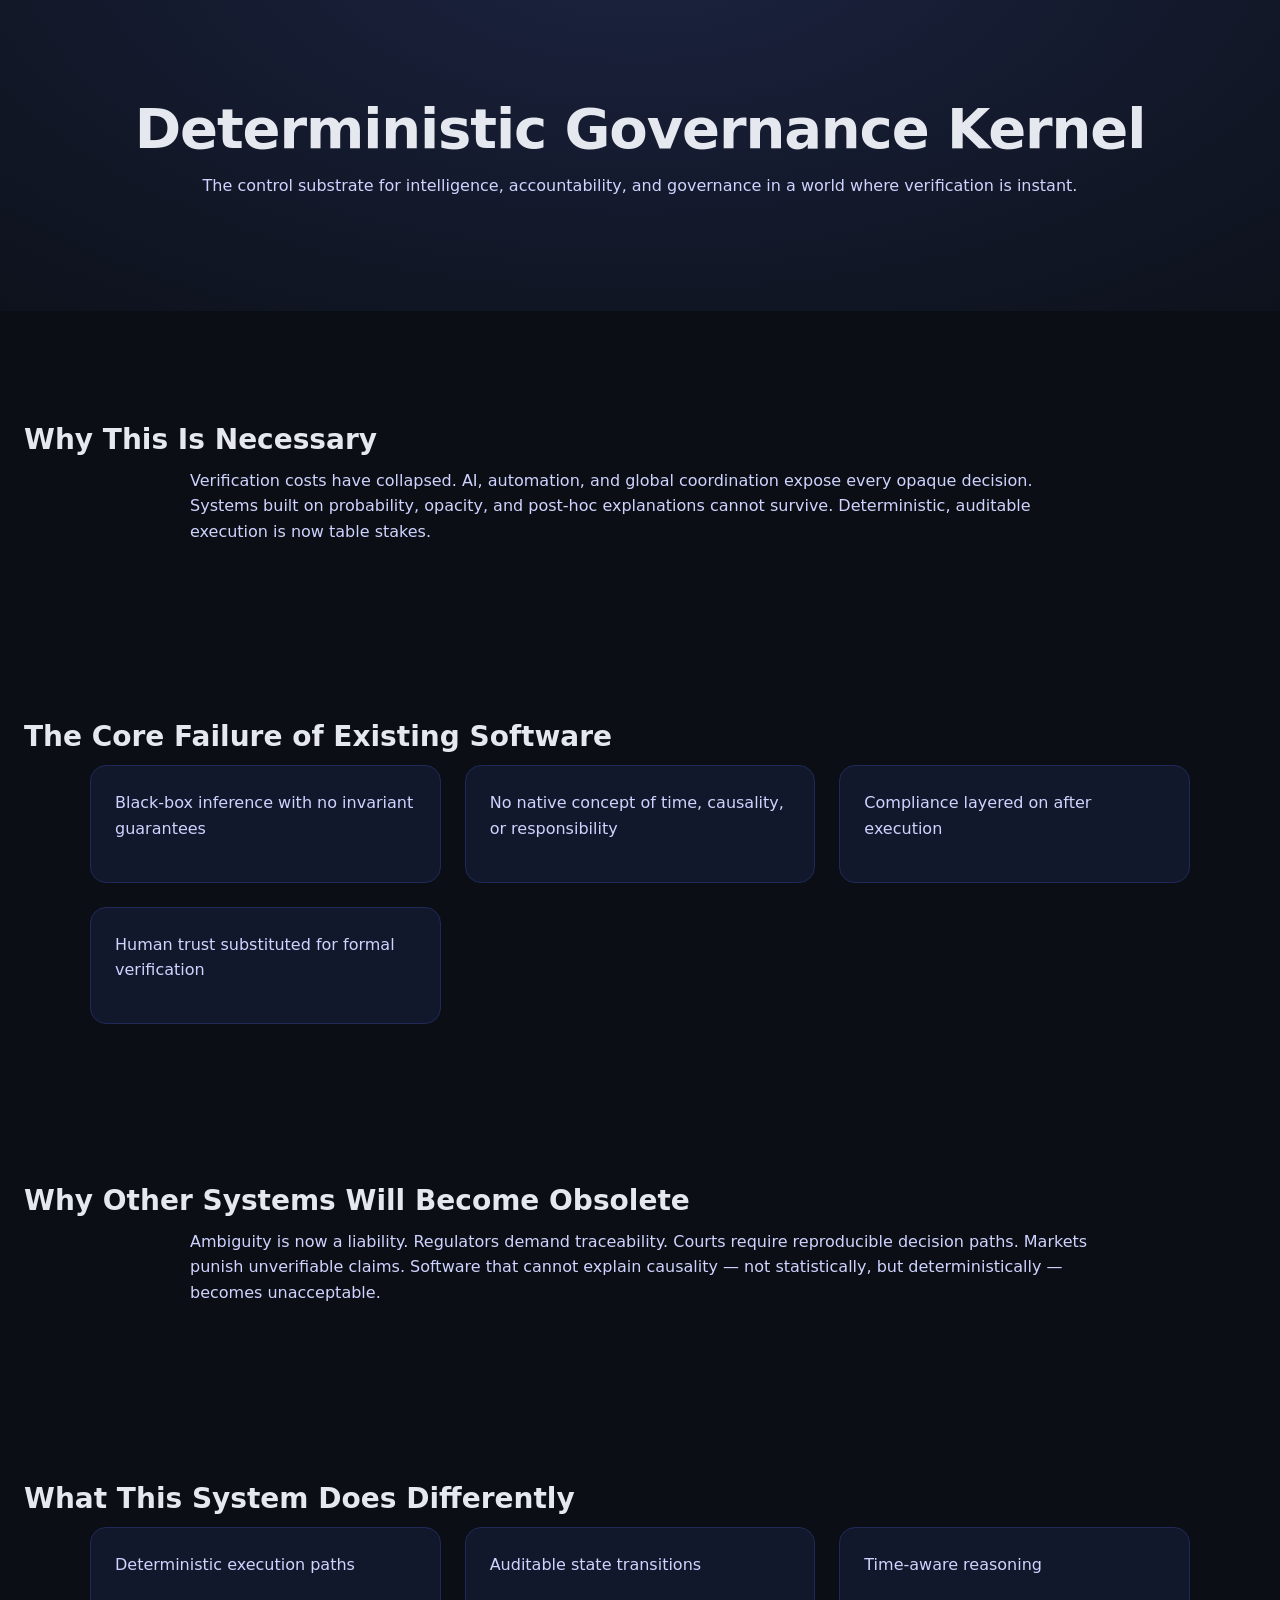
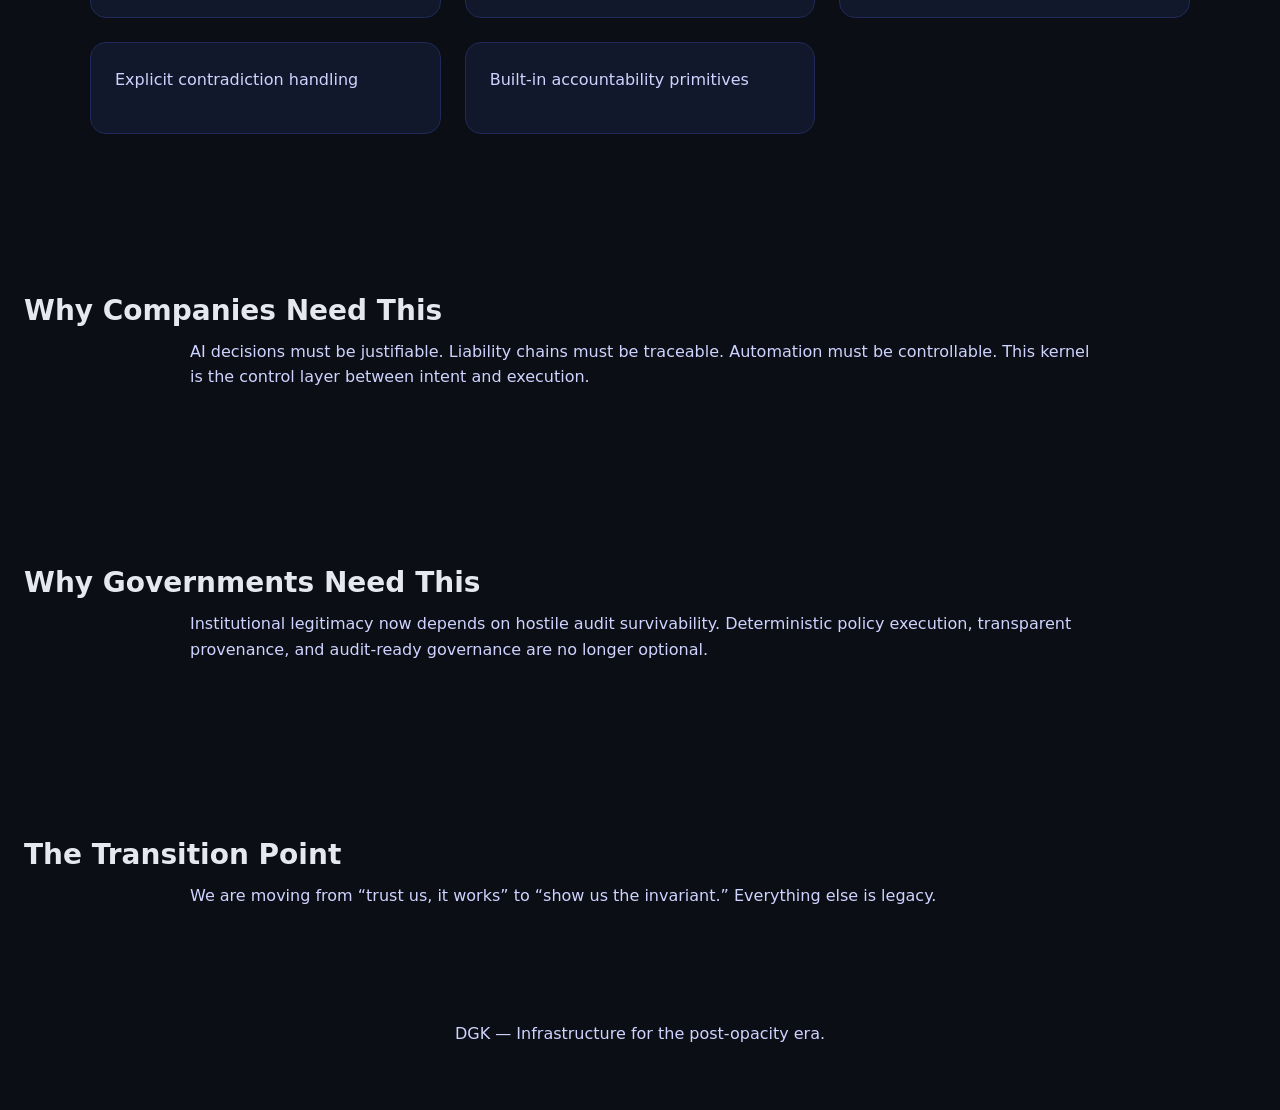
==== index.html @ 7d0625fd "Add full DGK marketing and necessity narrative" ====
﻿<!doctype html>
<html lang="en">
<head>
  <meta charset="utf-8">
  <title>DGK — Deterministic Governance Kernel</title>
  <meta name="viewport" content="width=device-width, initial-scale=1">
  <style>
    body{margin:0;font-family:Inter,system-ui,Segoe UI,Roboto,Helvetica,Arial,sans-serif;background:#0b0e14;color:#e6e8ef}
    header{padding:96px 24px;text-align:center;background:radial-gradient(1200px 600px at 50% -20%,#1b2340,#0b0e14)}
    h1{font-size:56px;letter-spacing:-.02em;margin:0 0 12px}
    h2{font-size:28px;margin:64px 0 12px}
    p{max-width:900px;margin:0 auto 16px;line-height:1.6;color:#cfd3ff}
    section{padding:48px 24px}
    .grid{display:grid;grid-template-columns:repeat(auto-fit,minmax(260px,1fr));gap:24px;max-width:1100px;margin:0 auto}
    .card{background:#12182b;border:1px solid #20295a;border-radius:16px;padding:24px}
    footer{padding:48px 24px;text-align:center;color:#9aa2ff}
  </style>
</head>
<body>
<header>
  <h1>Deterministic Governance Kernel</h1>
  <p>The control substrate for intelligence, accountability, and governance in a world where verification is instant.</p>
</header>

<section>
  <h2>Why This Is Necessary</h2>
  <p>Verification costs have collapsed. AI, automation, and global coordination expose every opaque decision. Systems built on probability, opacity, and post-hoc explanations cannot survive. Deterministic, auditable execution is now table stakes.</p>
</section>

<section>
  <h2>The Core Failure of Existing Software</h2>
  <div class="grid">
    <div class="card"><p>Black-box inference with no invariant guarantees</p></div>
    <div class="card"><p>No native concept of time, causality, or responsibility</p></div>
    <div class="card"><p>Compliance layered on after execution</p></div>
    <div class="card"><p>Human trust substituted for formal verification</p></div>
  </div>
</section>

<section>
  <h2>Why Other Systems Will Become Obsolete</h2>
  <p>Ambiguity is now a liability. Regulators demand traceability. Courts require reproducible decision paths. Markets punish unverifiable claims. Software that cannot explain causality — not statistically, but deterministically — becomes unacceptable.</p>
</section>

<section>
  <h2>What This System Does Differently</h2>
  <div class="grid">
    <div class="card"><p>Deterministic execution paths</p></div>
    <div class="card"><p>Auditable state transitions</p></div>
    <div class="card"><p>Time-aware reasoning</p></div>
    <div class="card"><p>Explicit contradiction handling</p></div>
    <div class="card"><p>Built-in accountability primitives</p></div>
  </div>
</section>

<section>
  <h2>Why Companies Need This</h2>
  <p>AI decisions must be justifiable. Liability chains must be traceable. Automation must be controllable. This kernel is the control layer between intent and execution.</p>
</section>

<section>
  <h2>Why Governments Need This</h2>
  <p>Institutional legitimacy now depends on hostile audit survivability. Deterministic policy execution, transparent provenance, and audit-ready governance are no longer optional.</p>
</section>

<section>
  <h2>The Transition Point</h2>
  <p>We are moving from “trust us, it works” to “show us the invariant.” Everything else is legacy.</p>
</section>

<footer>
  <p>DGK — Infrastructure for the post-opacity era.</p>
</footer>
</body>
</html>
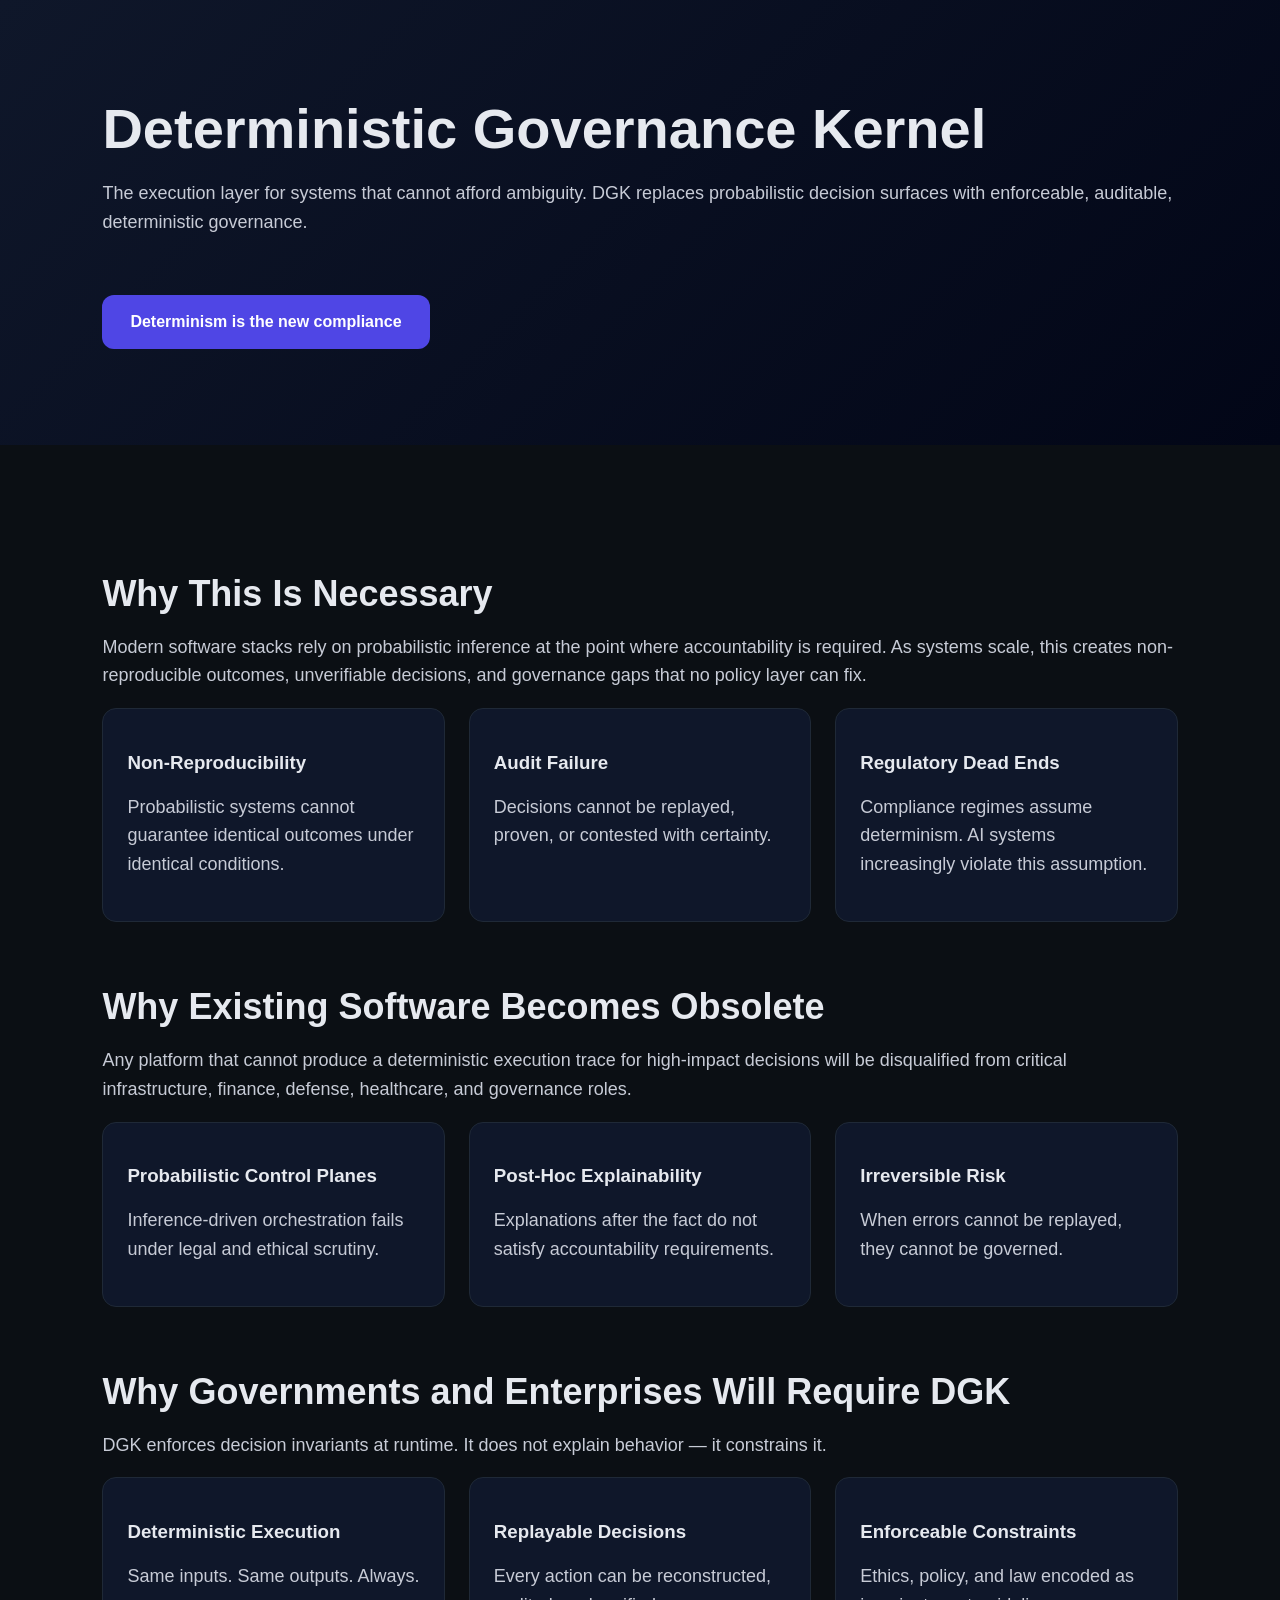
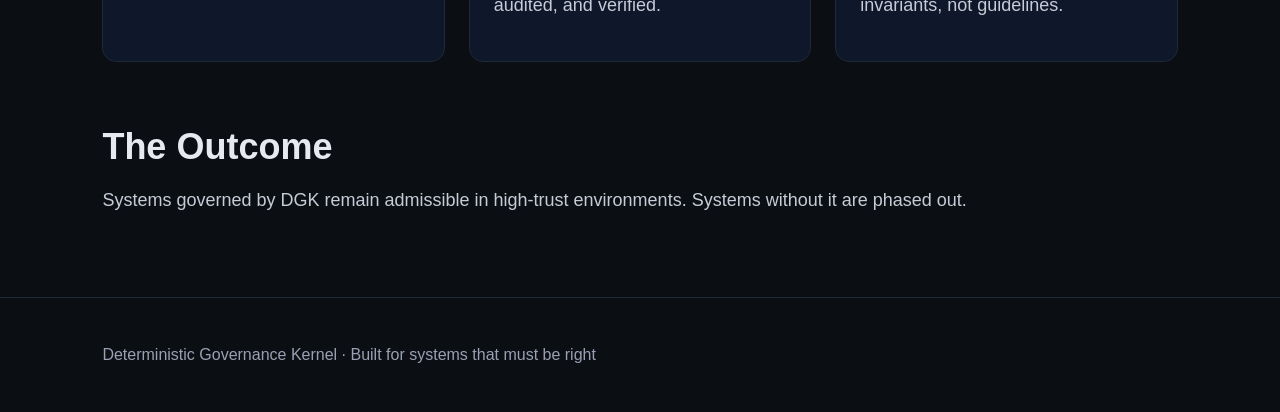
==== commit 123aa66b: "Add full DGK necessity and obsolescence narrative" ====
--- a/index.html
+++ b/index.html
@@ -1,75 +1,108 @@
 ﻿<!doctype html>
 <html lang="en">
 <head>
-  <meta charset="utf-8">
-  <title>DGK — Deterministic Governance Kernel</title>
-  <meta name="viewport" content="width=device-width, initial-scale=1">
+  <meta charset="utf-8"/>
+  <meta name="viewport" content="width=device-width, initial-scale=1"/>
+  <title>Deterministic Governance Kernel (DGK)</title>
   <style>
-    body{margin:0;font-family:Inter,system-ui,Segoe UI,Roboto,Helvetica,Arial,sans-serif;background:#0b0e14;color:#e6e8ef}
-    header{padding:96px 24px;text-align:center;background:radial-gradient(1200px 600px at 50% -20%,#1b2340,#0b0e14)}
-    h1{font-size:56px;letter-spacing:-.02em;margin:0 0 12px}
-    h2{font-size:28px;margin:64px 0 12px}
-    p{max-width:900px;margin:0 auto 16px;line-height:1.6;color:#cfd3ff}
-    section{padding:48px 24px}
-    .grid{display:grid;grid-template-columns:repeat(auto-fit,minmax(260px,1fr));gap:24px;max-width:1100px;margin:0 auto}
-    .card{background:#12182b;border:1px solid #20295a;border-radius:16px;padding:24px}
-    footer{padding:48px 24px;text-align:center;color:#9aa2ff}
+    body{margin:0;font-family:Inter,Segoe UI,Arial,sans-serif;background:#0b0f14;color:#e6e9ef}
+    header{padding:96px 8vw;background:linear-gradient(135deg,#0f172a,#020617)}
+    h1{font-size:56px;margin:0 0 16px}
+    h2{font-size:36px;margin:64px 0 16px}
+    p{font-size:18px;line-height:1.6;color:#c7cbd6}
+    .grid{display:grid;grid-template-columns:repeat(auto-fit,minmax(260px,1fr));gap:24px}
+    .card{background:#0f172a;border:1px solid #1f2937;border-radius:14px;padding:24px}
+    .cta{margin-top:40px;padding:18px 28px;border-radius:12px;background:#4f46e5;color:white;font-weight:700;display:inline-block}
+    footer{padding:48px 8vw;border-top:1px solid #1f2937;color:#9aa0b4}
   </style>
 </head>
 <body>
 <header>
   <h1>Deterministic Governance Kernel</h1>
-  <p>The control substrate for intelligence, accountability, and governance in a world where verification is instant.</p>
+  <p>
+    The execution layer for systems that cannot afford ambiguity.
+    DGK replaces probabilistic decision surfaces with enforceable, auditable,
+    deterministic governance.
+  </p>
+  <span class="cta">Determinism is the new compliance</span>
 </header>
 
-<section>
+<main style="padding:64px 8vw">
   <h2>Why This Is Necessary</h2>
-  <p>Verification costs have collapsed. AI, automation, and global coordination expose every opaque decision. Systems built on probability, opacity, and post-hoc explanations cannot survive. Deterministic, auditable execution is now table stakes.</p>
-</section>
+  <p>
+    Modern software stacks rely on probabilistic inference at the point where
+    accountability is required. As systems scale, this creates non-reproducible
+    outcomes, unverifiable decisions, and governance gaps that no policy layer
+    can fix.
+  </p>
 
-<section>
-  <h2>The Core Failure of Existing Software</h2>
   <div class="grid">
-    <div class="card"><p>Black-box inference with no invariant guarantees</p></div>
-    <div class="card"><p>No native concept of time, causality, or responsibility</p></div>
-    <div class="card"><p>Compliance layered on after execution</p></div>
-    <div class="card"><p>Human trust substituted for formal verification</p></div>
+    <div class="card">
+      <h3>Non-Reproducibility</h3>
+      <p>Probabilistic systems cannot guarantee identical outcomes under identical conditions.</p>
+    </div>
+    <div class="card">
+      <h3>Audit Failure</h3>
+      <p>Decisions cannot be replayed, proven, or contested with certainty.</p>
+    </div>
+    <div class="card">
+      <h3>Regulatory Dead Ends</h3>
+      <p>Compliance regimes assume determinism. AI systems increasingly violate this assumption.</p>
+    </div>
   </div>
-</section>
 
-<section>
-  <h2>Why Other Systems Will Become Obsolete</h2>
-  <p>Ambiguity is now a liability. Regulators demand traceability. Courts require reproducible decision paths. Markets punish unverifiable claims. Software that cannot explain causality — not statistically, but deterministically — becomes unacceptable.</p>
-</section>
+  <h2>Why Existing Software Becomes Obsolete</h2>
+  <p>
+    Any platform that cannot produce a deterministic execution trace for
+    high-impact decisions will be disqualified from critical infrastructure,
+    finance, defense, healthcare, and governance roles.
+  </p>
 
-<section>
-  <h2>What This System Does Differently</h2>
   <div class="grid">
-    <div class="card"><p>Deterministic execution paths</p></div>
-    <div class="card"><p>Auditable state transitions</p></div>
-    <div class="card"><p>Time-aware reasoning</p></div>
-    <div class="card"><p>Explicit contradiction handling</p></div>
-    <div class="card"><p>Built-in accountability primitives</p></div>
+    <div class="card">
+      <h3>Probabilistic Control Planes</h3>
+      <p>Inference-driven orchestration fails under legal and ethical scrutiny.</p>
+    </div>
+    <div class="card">
+      <h3>Post-Hoc Explainability</h3>
+      <p>Explanations after the fact do not satisfy accountability requirements.</p>
+    </div>
+    <div class="card">
+      <h3>Irreversible Risk</h3>
+      <p>When errors cannot be replayed, they cannot be governed.</p>
+    </div>
   </div>
-</section>
 
-<section>
-  <h2>Why Companies Need This</h2>
-  <p>AI decisions must be justifiable. Liability chains must be traceable. Automation must be controllable. This kernel is the control layer between intent and execution.</p>
-</section>
+  <h2>Why Governments and Enterprises Will Require DGK</h2>
+  <p>
+    DGK enforces decision invariants at runtime. It does not explain behavior —
+    it constrains it.
+  </p>
 
-<section>
-  <h2>Why Governments Need This</h2>
-  <p>Institutional legitimacy now depends on hostile audit survivability. Deterministic policy execution, transparent provenance, and audit-ready governance are no longer optional.</p>
-</section>
+  <div class="grid">
+    <div class="card">
+      <h3>Deterministic Execution</h3>
+      <p>Same inputs. Same outputs. Always.</p>
+    </div>
+    <div class="card">
+      <h3>Replayable Decisions</h3>
+      <p>Every action can be reconstructed, audited, and verified.</p>
+    </div>
+    <div class="card">
+      <h3>Enforceable Constraints</h3>
+      <p>Ethics, policy, and law encoded as invariants, not guidelines.</p>
+    </div>
+  </div>
 
-<section>
-  <h2>The Transition Point</h2>
-  <p>We are moving from “trust us, it works” to “show us the invariant.” Everything else is legacy.</p>
-</section>
+  <h2>The Outcome</h2>
+  <p>
+    Systems governed by DGK remain admissible in high-trust environments.
+    Systems without it are phased out.
+  </p>
+</main>
 
 <footer>
-  <p>DGK — Infrastructure for the post-opacity era.</p>
+  Deterministic Governance Kernel · Built for systems that must be right
 </footer>
 </body>
 </html>
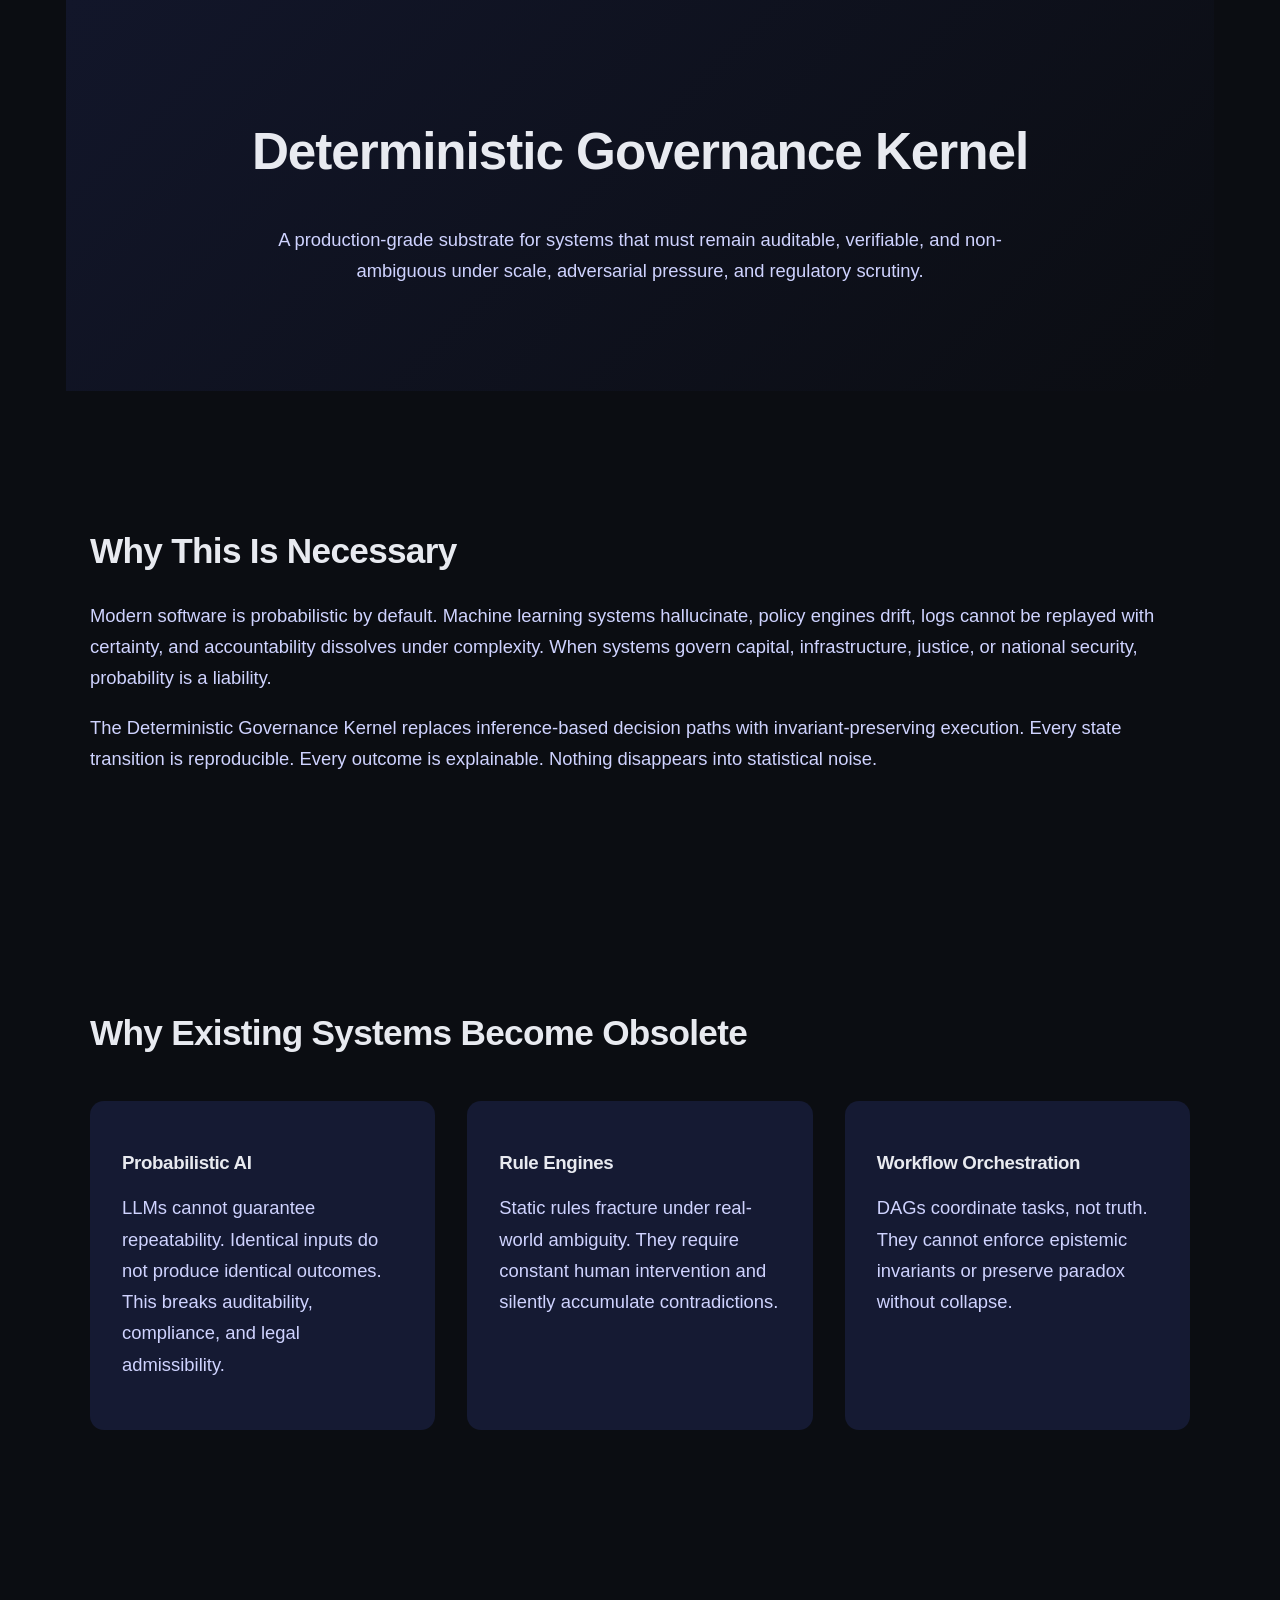
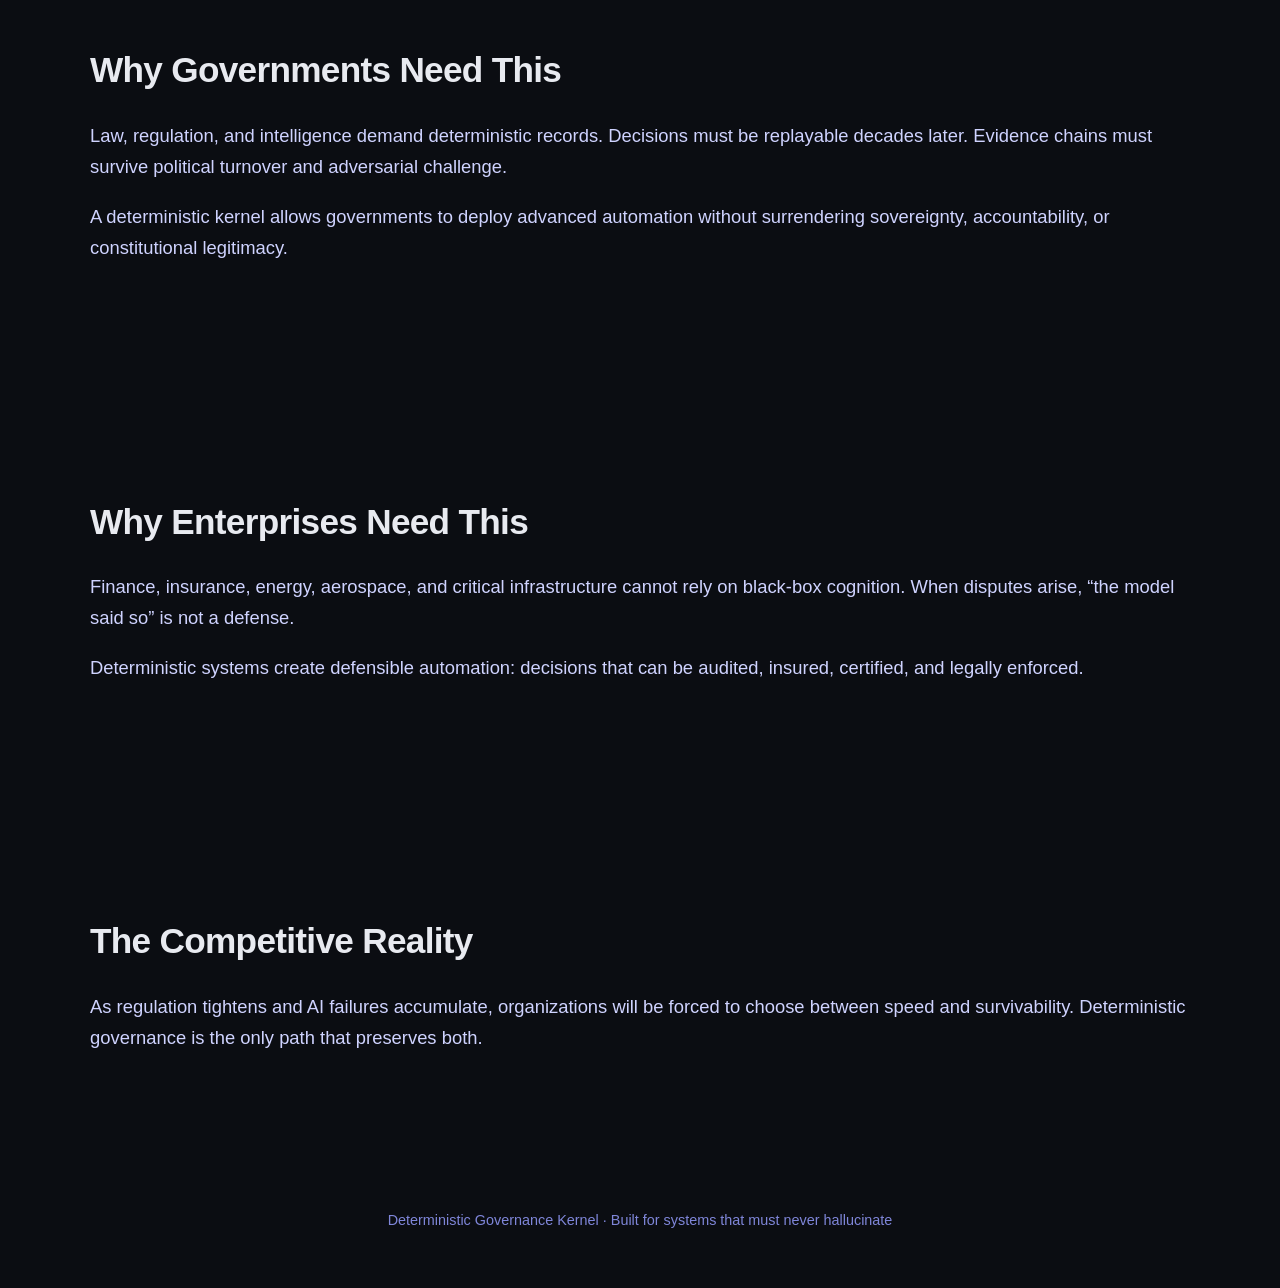
==== commit f2ed659c: "Add full marketing and necessity narrative" ====
--- a/index.html
+++ b/index.html
@@ -1,108 +1,112 @@
-﻿<!doctype html>
+﻿<!DOCTYPE html>
 <html lang="en">
 <head>
-  <meta charset="utf-8"/>
-  <meta name="viewport" content="width=device-width, initial-scale=1"/>
-  <title>Deterministic Governance Kernel (DGK)</title>
-  <style>
-    body{margin:0;font-family:Inter,Segoe UI,Arial,sans-serif;background:#0b0f14;color:#e6e9ef}
-    header{padding:96px 8vw;background:linear-gradient(135deg,#0f172a,#020617)}
-    h1{font-size:56px;margin:0 0 16px}
-    h2{font-size:36px;margin:64px 0 16px}
-    p{font-size:18px;line-height:1.6;color:#c7cbd6}
-    .grid{display:grid;grid-template-columns:repeat(auto-fit,minmax(260px,1fr));gap:24px}
-    .card{background:#0f172a;border:1px solid #1f2937;border-radius:14px;padding:24px}
-    .cta{margin-top:40px;padding:18px 28px;border-radius:12px;background:#4f46e5;color:white;font-weight:700;display:inline-block}
-    footer{padding:48px 8vw;border-top:1px solid #1f2937;color:#9aa0b4}
-  </style>
+<meta charset="utf-8">
+<title>Deterministic Governance Kernel</title>
+<meta name="viewport" content="width=device-width, initial-scale=1">
+<style>
+body { margin:0; font-family: -apple-system,BlinkMacSystemFont,Segoe UI,Roboto,Helvetica,Arial,sans-serif; background:#0b0d12; color:#e8eaf0; }
+section { max-width:1100px; margin:0 auto; padding:80px 24px; }
+h1,h2,h3 { font-weight:600; letter-spacing:-0.02em; }
+h1 { font-size:3.2rem; }
+h2 { font-size:2.2rem; margin-top:60px; }
+p { font-size:1.15rem; line-height:1.7; color:#cfd3ff; }
+.hero { background:linear-gradient(135deg,#12162a,#0b0d12); text-align:center; }
+.hero p { max-width:760px; margin:24px auto; }
+.grid { display:grid; grid-template-columns:repeat(auto-fit,minmax(260px,1fr)); gap:32px; margin-top:48px; }
+.card { background:#151a33; border-radius:14px; padding:32px; }
+footer { text-align:center; padding:60px 20px; color:#7f86d9; font-size:0.9rem; }
+</style>
 </head>
 <body>
-<header>
+
+<section class="hero">
   <h1>Deterministic Governance Kernel</h1>
   <p>
-    The execution layer for systems that cannot afford ambiguity.
-    DGK replaces probabilistic decision surfaces with enforceable, auditable,
-    deterministic governance.
+    A production-grade substrate for systems that must remain auditable, verifiable,
+    and non-ambiguous under scale, adversarial pressure, and regulatory scrutiny.
   </p>
-  <span class="cta">Determinism is the new compliance</span>
-</header>
+</section>
 
-<main style="padding:64px 8vw">
+<section>
   <h2>Why This Is Necessary</h2>
   <p>
-    Modern software stacks rely on probabilistic inference at the point where
-    accountability is required. As systems scale, this creates non-reproducible
-    outcomes, unverifiable decisions, and governance gaps that no policy layer
-    can fix.
+    Modern software is probabilistic by default. Machine learning systems hallucinate,
+    policy engines drift, logs cannot be replayed with certainty, and accountability
+    dissolves under complexity. When systems govern capital, infrastructure, justice,
+    or national security, probability is a liability.
   </p>
+  <p>
+    The Deterministic Governance Kernel replaces inference-based decision paths with
+    invariant-preserving execution. Every state transition is reproducible. Every outcome
+    is explainable. Nothing disappears into statistical noise.
+  </p>
+</section>
 
+<section>
+  <h2>Why Existing Systems Become Obsolete</h2>
   <div class="grid">
     <div class="card">
-      <h3>Non-Reproducibility</h3>
-      <p>Probabilistic systems cannot guarantee identical outcomes under identical conditions.</p>
+      <h3>Probabilistic AI</h3>
+      <p>
+        LLMs cannot guarantee repeatability. Identical inputs do not produce identical
+        outcomes. This breaks auditability, compliance, and legal admissibility.
+      </p>
     </div>
     <div class="card">
-      <h3>Audit Failure</h3>
-      <p>Decisions cannot be replayed, proven, or contested with certainty.</p>
+      <h3>Rule Engines</h3>
+      <p>
+        Static rules fracture under real-world ambiguity. They require constant human
+        intervention and silently accumulate contradictions.
+      </p>
     </div>
     <div class="card">
-      <h3>Regulatory Dead Ends</h3>
-      <p>Compliance regimes assume determinism. AI systems increasingly violate this assumption.</p>
+      <h3>Workflow Orchestration</h3>
+      <p>
+        DAGs coordinate tasks, not truth. They cannot enforce epistemic invariants or
+        preserve paradox without collapse.
+      </p>
     </div>
   </div>
+</section>
 
-  <h2>Why Existing Software Becomes Obsolete</h2>
+<section>
+  <h2>Why Governments Need This</h2>
   <p>
-    Any platform that cannot produce a deterministic execution trace for
-    high-impact decisions will be disqualified from critical infrastructure,
-    finance, defense, healthcare, and governance roles.
+    Law, regulation, and intelligence demand deterministic records. Decisions must be
+    replayable decades later. Evidence chains must survive political turnover and
+    adversarial challenge.
   </p>
+  <p>
+    A deterministic kernel allows governments to deploy advanced automation without
+    surrendering sovereignty, accountability, or constitutional legitimacy.
+  </p>
+</section>
 
-  <div class="grid">
-    <div class="card">
-      <h3>Probabilistic Control Planes</h3>
-      <p>Inference-driven orchestration fails under legal and ethical scrutiny.</p>
-    </div>
-    <div class="card">
-      <h3>Post-Hoc Explainability</h3>
-      <p>Explanations after the fact do not satisfy accountability requirements.</p>
-    </div>
-    <div class="card">
-      <h3>Irreversible Risk</h3>
-      <p>When errors cannot be replayed, they cannot be governed.</p>
-    </div>
-  </div>
+<section>
+  <h2>Why Enterprises Need This</h2>
+  <p>
+    Finance, insurance, energy, aerospace, and critical infrastructure cannot rely on
+    black-box cognition. When disputes arise, “the model said so” is not a defense.
+  </p>
+  <p>
+    Deterministic systems create defensible automation: decisions that can be audited,
+    insured, certified, and legally enforced.
+  </p>
+</section>
 
-  <h2>Why Governments and Enterprises Will Require DGK</h2>
+<section>
+  <h2>The Competitive Reality</h2>
   <p>
-    DGK enforces decision invariants at runtime. It does not explain behavior —
-    it constrains it.
+    As regulation tightens and AI failures accumulate, organizations will be forced to
+    choose between speed and survivability. Deterministic governance is the only path
+    that preserves both.
   </p>
-
-  <div class="grid">
-    <div class="card">
-      <h3>Deterministic Execution</h3>
-      <p>Same inputs. Same outputs. Always.</p>
-    </div>
-    <div class="card">
-      <h3>Replayable Decisions</h3>
-      <p>Every action can be reconstructed, audited, and verified.</p>
-    </div>
-    <div class="card">
-      <h3>Enforceable Constraints</h3>
-      <p>Ethics, policy, and law encoded as invariants, not guidelines.</p>
-    </div>
-  </div>
-
-  <h2>The Outcome</h2>
-  <p>
-    Systems governed by DGK remain admissible in high-trust environments.
-    Systems without it are phased out.
-  </p>
-</main>
+</section>
 
 <footer>
-  Deterministic Governance Kernel · Built for systems that must be right
+  Deterministic Governance Kernel · Built for systems that must never hallucinate
 </footer>
+
 </body>
 </html>
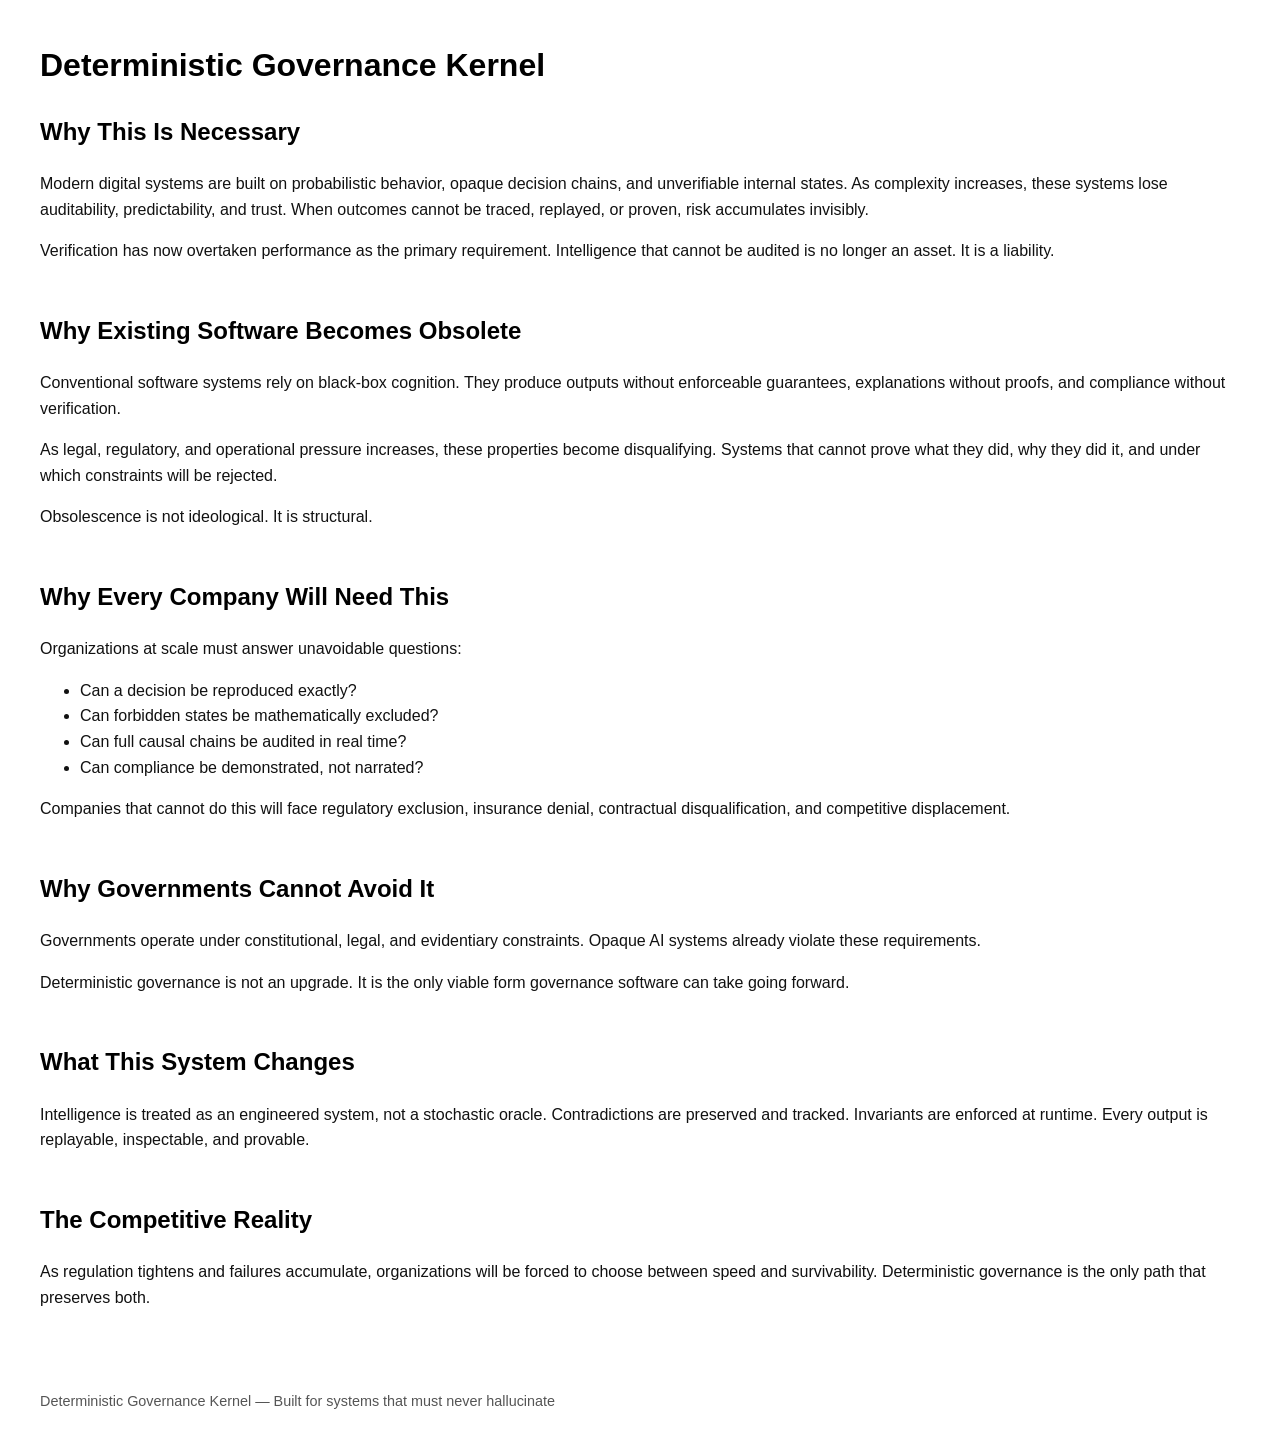
==== commit 9f8fd94d: "Add full necessity, obsolescence, and governance narrative" ====
--- a/index.html
+++ b/index.html
@@ -1,111 +1,98 @@
 ﻿<!DOCTYPE html>
 <html lang="en">
 <head>
-<meta charset="utf-8">
+<meta charset="UTF-8">
+<meta name="viewport" content="width=device-width, initial-scale=1.0">
 <title>Deterministic Governance Kernel</title>
-<meta name="viewport" content="width=device-width, initial-scale=1">
 <style>
-body { margin:0; font-family: -apple-system,BlinkMacSystemFont,Segoe UI,Roboto,Helvetica,Arial,sans-serif; background:#0b0d12; color:#e8eaf0; }
-section { max-width:1100px; margin:0 auto; padding:80px 24px; }
-h1,h2,h3 { font-weight:600; letter-spacing:-0.02em; }
-h1 { font-size:3.2rem; }
-h2 { font-size:2.2rem; margin-top:60px; }
-p { font-size:1.15rem; line-height:1.7; color:#cfd3ff; }
-.hero { background:linear-gradient(135deg,#12162a,#0b0d12); text-align:center; }
-.hero p { max-width:760px; margin:24px auto; }
-.grid { display:grid; grid-template-columns:repeat(auto-fit,minmax(260px,1fr)); gap:32px; margin-top:48px; }
-.card { background:#151a33; border-radius:14px; padding:32px; }
-footer { text-align:center; padding:60px 20px; color:#7f86d9; font-size:0.9rem; }
+body { font-family: Arial, Helvetica, sans-serif; margin: 40px; line-height: 1.6; background:#ffffff; color:#111; }
+h1, h2 { color:#000; }
+section { margin-bottom: 48px; }
+footer { margin-top: 80px; font-size: 0.9em; color:#555; }
 </style>
 </head>
 <body>
 
-<section class="hero">
-  <h1>Deterministic Governance Kernel</h1>
-  <p>
-    A production-grade substrate for systems that must remain auditable, verifiable,
-    and non-ambiguous under scale, adversarial pressure, and regulatory scrutiny.
-  </p>
+<h1>Deterministic Governance Kernel</h1>
+
+<section>
+<h2>Why This Is Necessary</h2>
+<p>
+Modern digital systems are built on probabilistic behavior, opaque decision chains, and unverifiable internal states.
+As complexity increases, these systems lose auditability, predictability, and trust.
+When outcomes cannot be traced, replayed, or proven, risk accumulates invisibly.
+</p>
+<p>
+Verification has now overtaken performance as the primary requirement.
+Intelligence that cannot be audited is no longer an asset.
+It is a liability.
+</p>
 </section>
 
 <section>
-  <h2>Why This Is Necessary</h2>
-  <p>
-    Modern software is probabilistic by default. Machine learning systems hallucinate,
-    policy engines drift, logs cannot be replayed with certainty, and accountability
-    dissolves under complexity. When systems govern capital, infrastructure, justice,
-    or national security, probability is a liability.
-  </p>
-  <p>
-    The Deterministic Governance Kernel replaces inference-based decision paths with
-    invariant-preserving execution. Every state transition is reproducible. Every outcome
-    is explainable. Nothing disappears into statistical noise.
-  </p>
+<h2>Why Existing Software Becomes Obsolete</h2>
+<p>
+Conventional software systems rely on black-box cognition.
+They produce outputs without enforceable guarantees, explanations without proofs, and compliance without verification.
+</p>
+<p>
+As legal, regulatory, and operational pressure increases, these properties become disqualifying.
+Systems that cannot prove what they did, why they did it, and under which constraints will be rejected.
+</p>
+<p>
+Obsolescence is not ideological.
+It is structural.
+</p>
 </section>
 
 <section>
-  <h2>Why Existing Systems Become Obsolete</h2>
-  <div class="grid">
-    <div class="card">
-      <h3>Probabilistic AI</h3>
-      <p>
-        LLMs cannot guarantee repeatability. Identical inputs do not produce identical
-        outcomes. This breaks auditability, compliance, and legal admissibility.
-      </p>
-    </div>
-    <div class="card">
-      <h3>Rule Engines</h3>
-      <p>
-        Static rules fracture under real-world ambiguity. They require constant human
-        intervention and silently accumulate contradictions.
-      </p>
-    </div>
-    <div class="card">
-      <h3>Workflow Orchestration</h3>
-      <p>
-        DAGs coordinate tasks, not truth. They cannot enforce epistemic invariants or
-        preserve paradox without collapse.
-      </p>
-    </div>
-  </div>
+<h2>Why Every Company Will Need This</h2>
+<p>
+Organizations at scale must answer unavoidable questions:
+</p>
+<ul>
+<li>Can a decision be reproduced exactly?</li>
+<li>Can forbidden states be mathematically excluded?</li>
+<li>Can full causal chains be audited in real time?</li>
+<li>Can compliance be demonstrated, not narrated?</li>
+</ul>
+<p>
+Companies that cannot do this will face regulatory exclusion, insurance denial, contractual disqualification, and competitive displacement.
+</p>
 </section>
 
 <section>
-  <h2>Why Governments Need This</h2>
-  <p>
-    Law, regulation, and intelligence demand deterministic records. Decisions must be
-    replayable decades later. Evidence chains must survive political turnover and
-    adversarial challenge.
-  </p>
-  <p>
-    A deterministic kernel allows governments to deploy advanced automation without
-    surrendering sovereignty, accountability, or constitutional legitimacy.
-  </p>
+<h2>Why Governments Cannot Avoid It</h2>
+<p>
+Governments operate under constitutional, legal, and evidentiary constraints.
+Opaque AI systems already violate these requirements.
+</p>
+<p>
+Deterministic governance is not an upgrade.
+It is the only viable form governance software can take going forward.
+</p>
 </section>
 
 <section>
-  <h2>Why Enterprises Need This</h2>
-  <p>
-    Finance, insurance, energy, aerospace, and critical infrastructure cannot rely on
-    black-box cognition. When disputes arise, “the model said so” is not a defense.
-  </p>
-  <p>
-    Deterministic systems create defensible automation: decisions that can be audited,
-    insured, certified, and legally enforced.
-  </p>
+<h2>What This System Changes</h2>
+<p>
+Intelligence is treated as an engineered system, not a stochastic oracle.
+Contradictions are preserved and tracked.
+Invariants are enforced at runtime.
+Every output is replayable, inspectable, and provable.
+</p>
 </section>
 
 <section>
-  <h2>The Competitive Reality</h2>
-  <p>
-    As regulation tightens and AI failures accumulate, organizations will be forced to
-    choose between speed and survivability. Deterministic governance is the only path
-    that preserves both.
-  </p>
+<h2>The Competitive Reality</h2>
+<p>
+As regulation tightens and failures accumulate, organizations will be forced to choose between speed and survivability.
+Deterministic governance is the only path that preserves both.
+</p>
 </section>
 
 <footer>
-  Deterministic Governance Kernel · Built for systems that must never hallucinate
+Deterministic Governance Kernel — Built for systems that must never hallucinate
 </footer>
 
 </body>
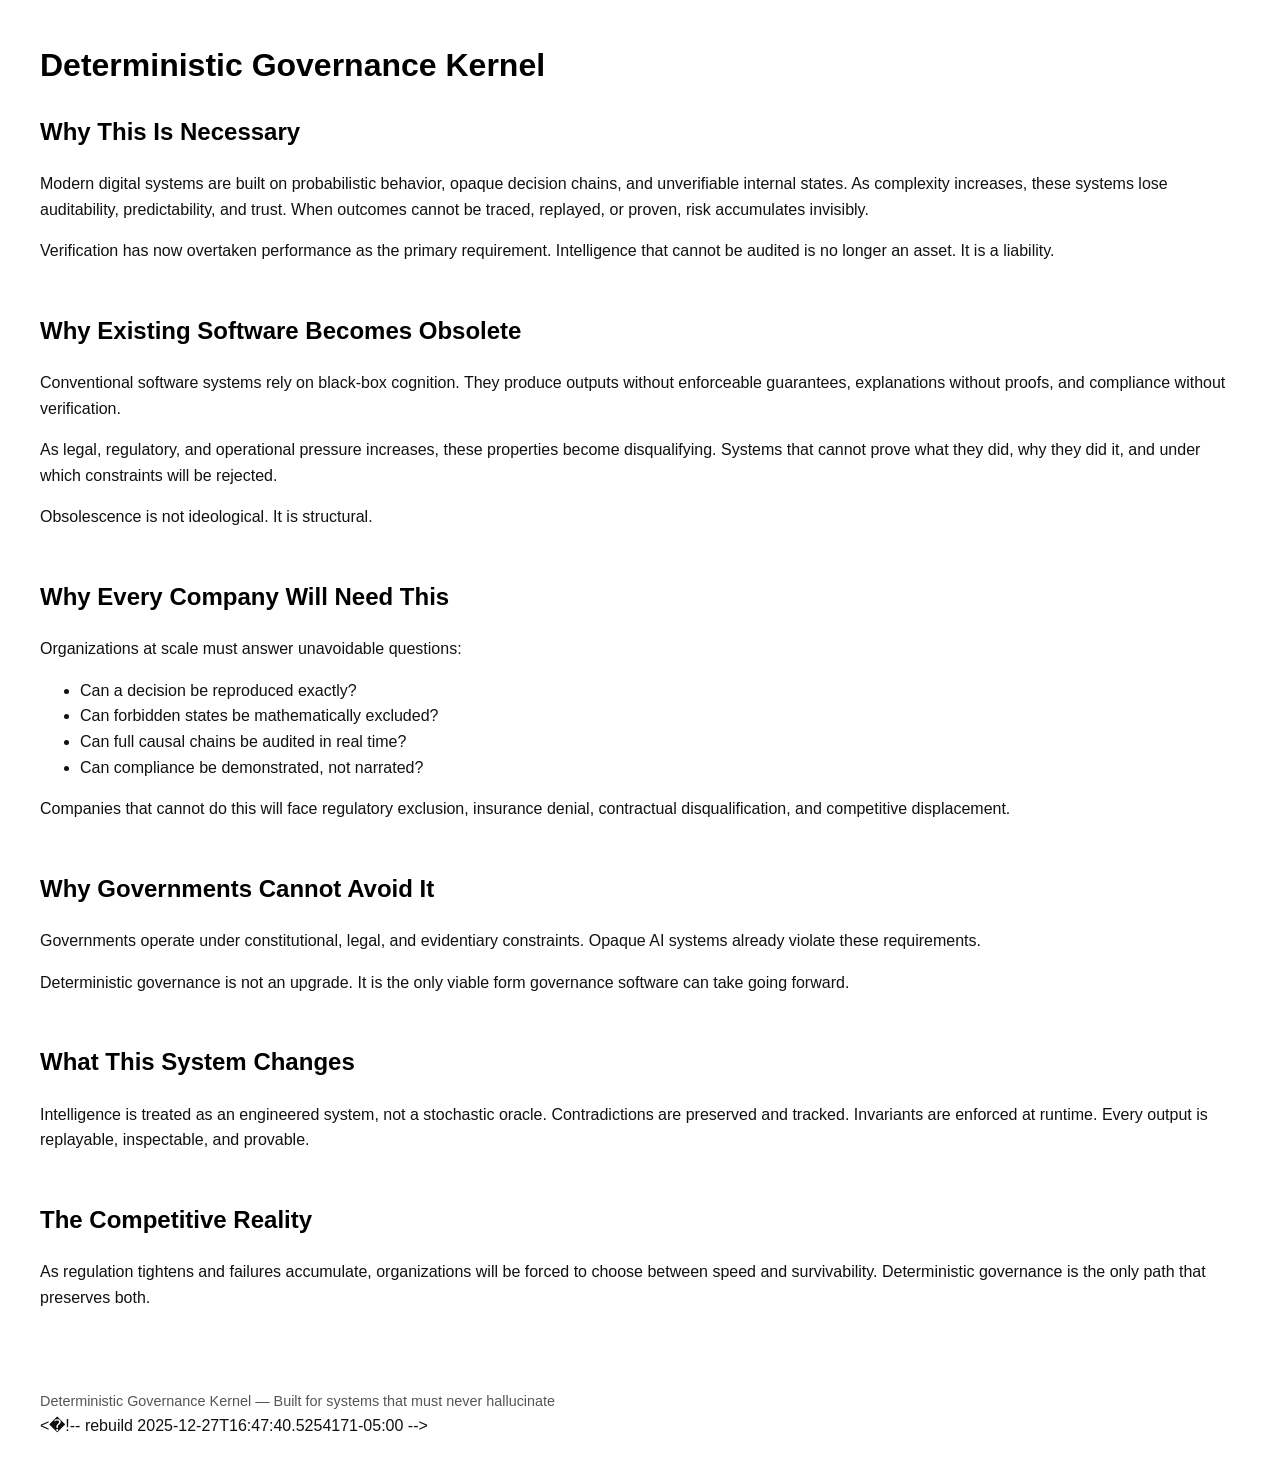
==== commit 9cea3fb8: "Force Pages rebuild" ====
--- a/index.html
+++ b/index.html
@@ -96,4 +96,7 @@
 </footer>
 
 </body>
-</html>
+</html>
+< ! - -   r e b u i l d   2 0 2 5 - 1 2 - 2 7 T 1 6 : 4 7 : 4 0 . 5 2 5 4 1 7 1 - 0 5 : 0 0   - - > + 
+ 
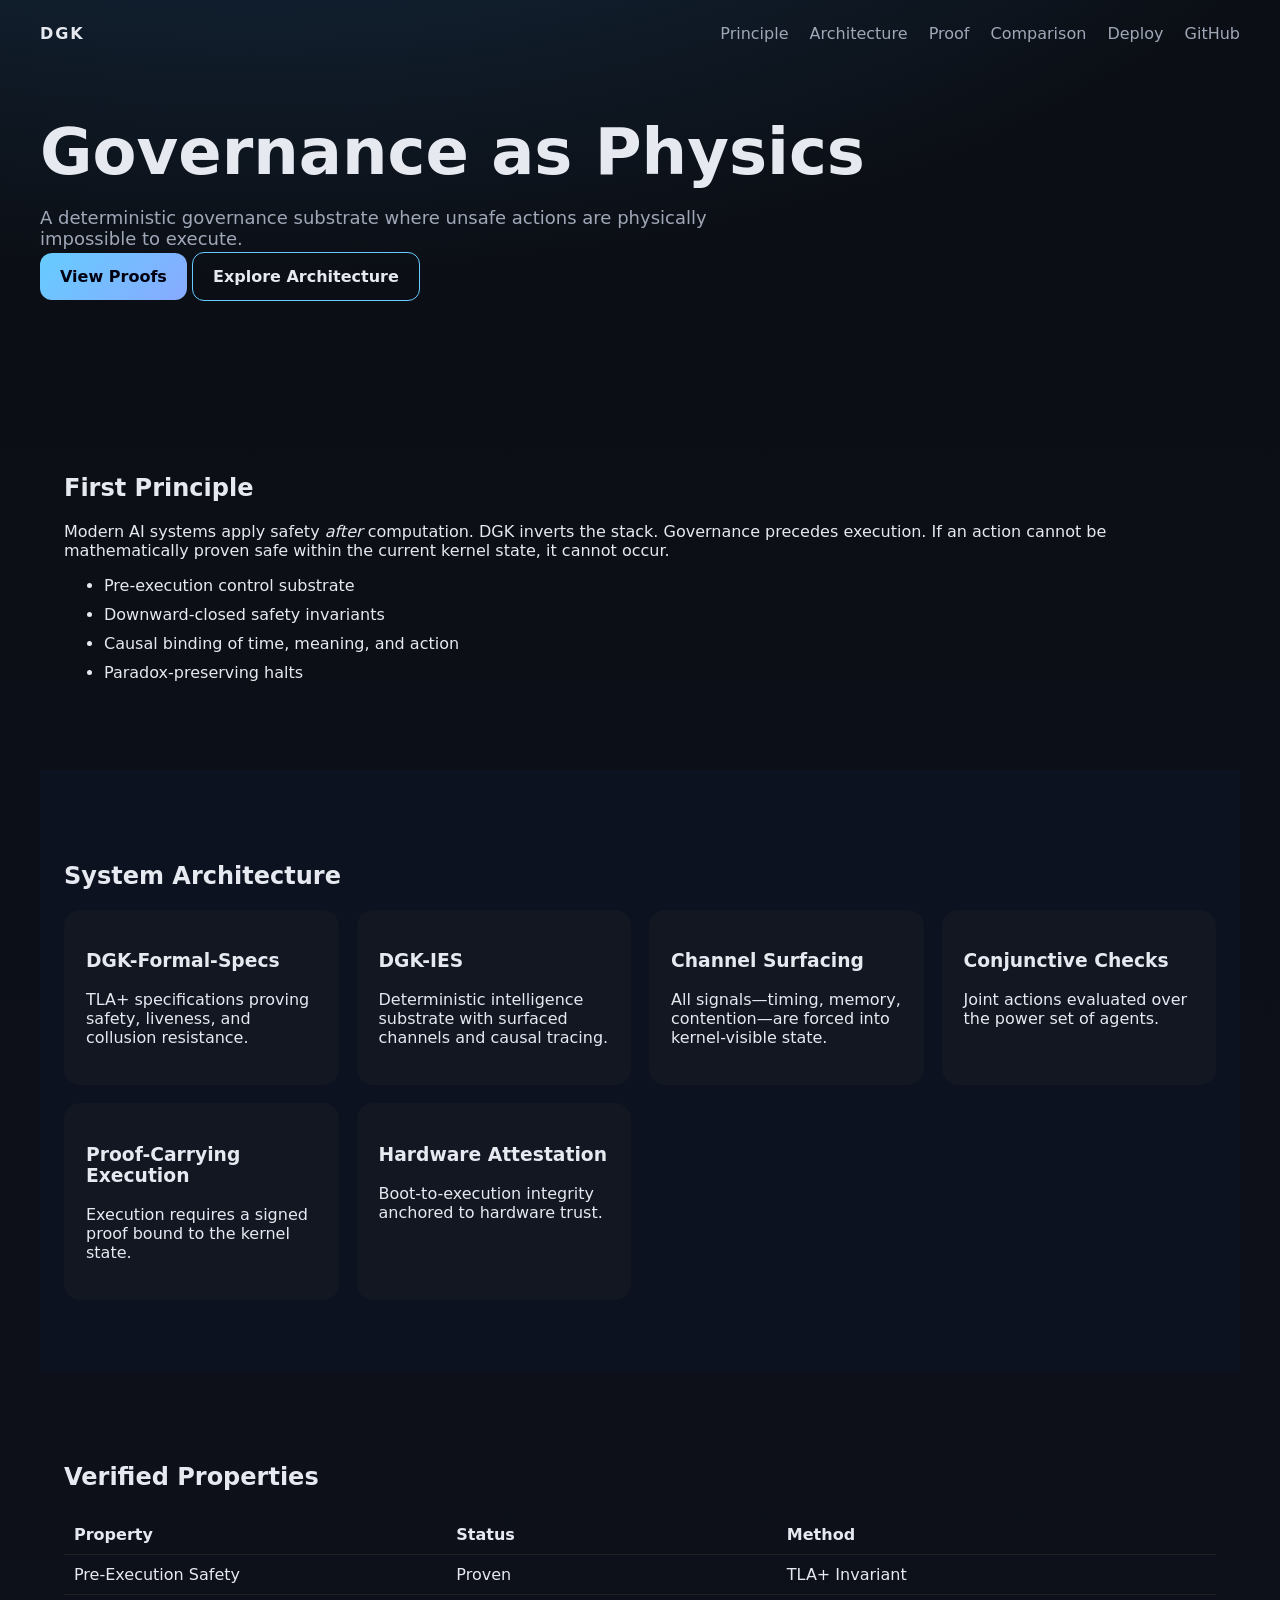
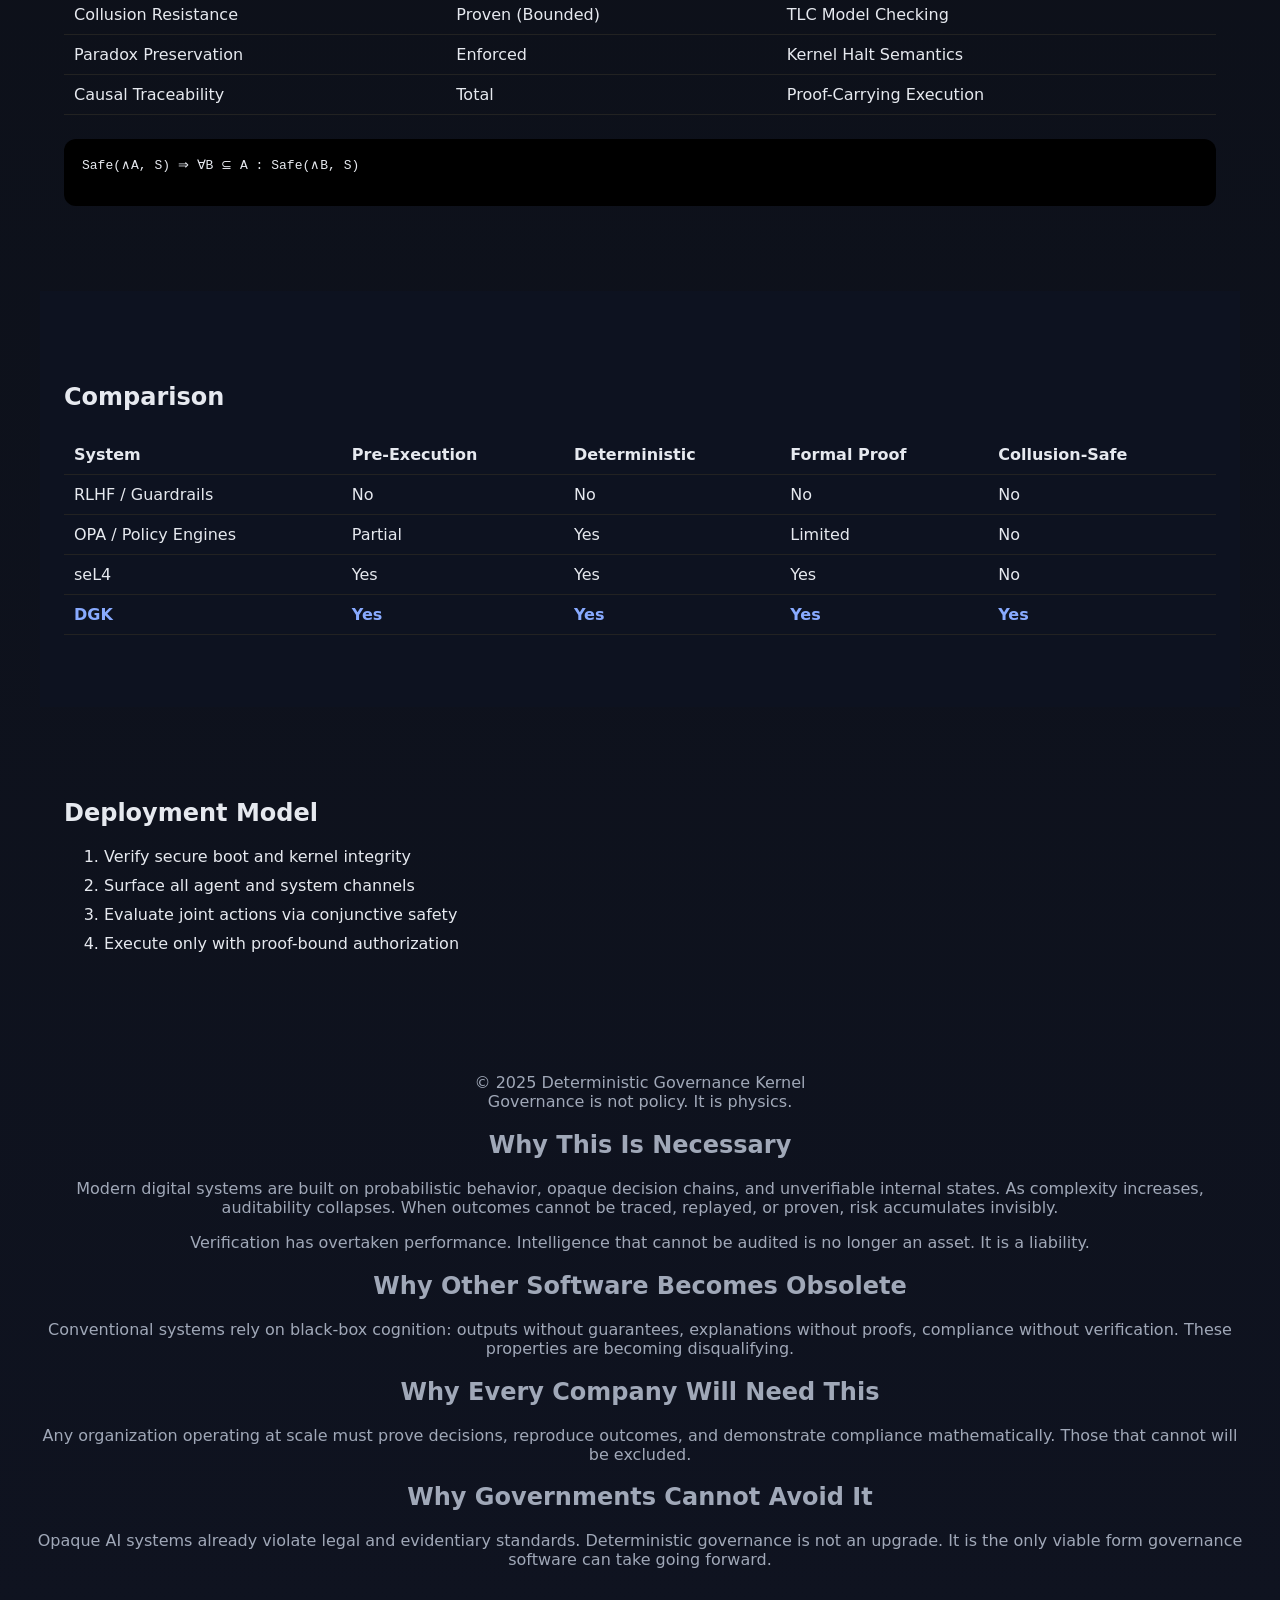
==== commit 0409b66d: "Add necessity, obsolescence, and governance sections without altering original site" ====
--- a/index.html
+++ b/index.html
@@ -1,102 +1,183 @@
-﻿<!DOCTYPE html>
+﻿<!doctype html>
 <html lang="en">
 <head>
-<meta charset="UTF-8">
-<meta name="viewport" content="width=device-width, initial-scale=1.0">
-<title>Deterministic Governance Kernel</title>
-<style>
-body { font-family: Arial, Helvetica, sans-serif; margin: 40px; line-height: 1.6; background:#ffffff; color:#111; }
-h1, h2 { color:#000; }
-section { margin-bottom: 48px; }
-footer { margin-top: 80px; font-size: 0.9em; color:#555; }
-</style>
+  <meta charset="utf-8"/>
+  <title>Deterministic Governance Kernel</title>
+  <meta name="viewport" content="width=device-width, initial-scale=1"/>
+  <meta name="description" content="Governance-as-Physics. Deterministic, pre-execution enforcement of safety, meaning, and causality."/>
+  <link rel="stylesheet" href="assets/css/styles.css"/>
 </head>
 <body>
 
-<h1>Deterministic Governance Kernel</h1>
+<header class="hero">
+  <nav class="nav">
+    <div class="brand">DGK</div>
+    <div class="links">
+      <a href="#principle">Principle</a>
+      <a href="#architecture">Architecture</a>
+      <a href="#proof">Proof</a>
+      <a href="#comparison">Comparison</a>
+      <a href="#deploy">Deploy</a>
+      <a href="https://github.com/purpledancingfrogs" target="_blank">GitHub</a>
+    </div>
+  </nav>
 
+  <div class="hero-inner">
+    <h1>Governance as Physics</h1>
+    <p>
+      A deterministic governance substrate where unsafe actions are
+      physically impossible to execute.
+    </p>
+    <div class="cta">
+      <a class="btn primary" href="#proof">View Proofs</a>
+      <a class="btn ghost" href="#architecture">Explore Architecture</a>
+    </div>
+  </div>
+</header>
+
+<section id="principle" class="section">
+  <h2>First Principle</h2>
+  <p>
+    Modern AI systems apply safety <em>after</em> computation. DGK inverts the stack.
+    Governance precedes execution. If an action cannot be mathematically proven safe
+    within the current kernel state, it cannot occur.
+  </p>
+  <ul class="bullets">
+    <li>Pre-execution control substrate</li>
+    <li>Downward-closed safety invariants</li>
+    <li>Causal binding of time, meaning, and action</li>
+    <li>Paradox-preserving halts</li>
+  </ul>
+</section>
+
+<section id="architecture" class="section alt">
+  <h2>System Architecture</h2>
+  <div class="grid">
+    <div class="card">
+      <h3>DGK-Formal-Specs</h3>
+      <p>TLA+ specifications proving safety, liveness, and collusion resistance.</p>
+    </div>
+    <div class="card">
+      <h3>DGK-IES</h3>
+      <p>Deterministic intelligence substrate with surfaced channels and causal tracing.</p>
+    </div>
+    <div class="card">
+      <h3>Channel Surfacing</h3>
+      <p>All signals—timing, memory, contention—are forced into kernel-visible state.</p>
+    </div>
+    <div class="card">
+      <h3>Conjunctive Checks</h3>
+      <p>Joint actions evaluated over the power set of agents.</p>
+    </div>
+    <div class="card">
+      <h3>Proof-Carrying Execution</h3>
+      <p>Execution requires a signed proof bound to the kernel state.</p>
+    </div>
+    <div class="card">
+      <h3>Hardware Attestation</h3>
+      <p>Boot-to-execution integrity anchored to hardware trust.</p>
+    </div>
+  </div>
+</section>
+
+<section id="proof" class="section">
+  <h2>Verified Properties</h2>
+  <table class="proof-table">
+    <tr>
+      <th>Property</th>
+      <th>Status</th>
+      <th>Method</th>
+    </tr>
+    <tr>
+      <td>Pre-Execution Safety</td>
+      <td>Proven</td>
+      <td>TLA+ Invariant</td>
+    </tr>
+    <tr>
+      <td>Collusion Resistance</td>
+      <td>Proven (Bounded)</td>
+      <td>TLC Model Checking</td>
+    </tr>
+    <tr>
+      <td>Paradox Preservation</td>
+      <td>Enforced</td>
+      <td>Kernel Halt Semantics</td>
+    </tr>
+    <tr>
+      <td>Causal Traceability</td>
+      <td>Total</td>
+      <td>Proof-Carrying Execution</td>
+    </tr>
+  </table>
+  <pre class="code">
+Safe(∧A, S) ⇒ ∀B ⊆ A : Safe(∧B, S)
+  </pre>
+</section>
+
+<section id="comparison" class="section alt">
+  <h2>Comparison</h2>
+  <table class="proof-table">
+    <tr>
+      <th>System</th>
+      <th>Pre-Execution</th>
+      <th>Deterministic</th>
+      <th>Formal Proof</th>
+      <th>Collusion-Safe</th>
+    </tr>
+    <tr><td>RLHF / Guardrails</td><td>No</td><td>No</td><td>No</td><td>No</td></tr>
+    <tr><td>OPA / Policy Engines</td><td>Partial</td><td>Yes</td><td>Limited</td><td>No</td></tr>
+    <tr><td>seL4</td><td>Yes</td><td>Yes</td><td>Yes</td><td>No</td></tr>
+    <tr class="highlight"><td>DGK</td><td>Yes</td><td>Yes</td><td>Yes</td><td>Yes</td></tr>
+  </table>
+</section>
+
+<section id="deploy" class="section">
+  <h2>Deployment Model</h2>
+  <ol class="steps">
+    <li>Verify secure boot and kernel integrity</li>
+    <li>Surface all agent and system channels</li>
+    <li>Evaluate joint actions via conjunctive safety</li>
+    <li>Execute only with proof-bound authorization</li>
+  </ol>
+</section>
+
+<footer class="footer">
+  <div>© 2025 Deterministic Governance Kernel</div>
+  <div>Governance is not policy. It is physics.</div>
 <section>
 <h2>Why This Is Necessary</h2>
 <p>
-Modern digital systems are built on probabilistic behavior, opaque decision chains, and unverifiable internal states.
-As complexity increases, these systems lose auditability, predictability, and trust.
+Modern digital systems are built on probabilistic behavior, opaque decision chains,
+and unverifiable internal states. As complexity increases, auditability collapses.
 When outcomes cannot be traced, replayed, or proven, risk accumulates invisibly.
 </p>
 <p>
-Verification has now overtaken performance as the primary requirement.
-Intelligence that cannot be audited is no longer an asset.
-It is a liability.
+Verification has overtaken performance. Intelligence that cannot be audited
+is no longer an asset. It is a liability.
 </p>
-</section>
 
-<section>
-<h2>Why Existing Software Becomes Obsolete</h2>
+<h2>Why Other Software Becomes Obsolete</h2>
 <p>
-Conventional software systems rely on black-box cognition.
-They produce outputs without enforceable guarantees, explanations without proofs, and compliance without verification.
+Conventional systems rely on black-box cognition: outputs without guarantees,
+explanations without proofs, compliance without verification.
+These properties are becoming disqualifying.
 </p>
-<p>
-As legal, regulatory, and operational pressure increases, these properties become disqualifying.
-Systems that cannot prove what they did, why they did it, and under which constraints will be rejected.
-</p>
-<p>
-Obsolescence is not ideological.
-It is structural.
-</p>
-</section>
 
-<section>
 <h2>Why Every Company Will Need This</h2>
 <p>
-Organizations at scale must answer unavoidable questions:
+Any organization operating at scale must prove decisions, reproduce outcomes,
+and demonstrate compliance mathematically. Those that cannot will be excluded.
 </p>
-<ul>
-<li>Can a decision be reproduced exactly?</li>
-<li>Can forbidden states be mathematically excluded?</li>
-<li>Can full causal chains be audited in real time?</li>
-<li>Can compliance be demonstrated, not narrated?</li>
-</ul>
-<p>
-Companies that cannot do this will face regulatory exclusion, insurance denial, contractual disqualification, and competitive displacement.
-</p>
-</section>
 
-<section>
 <h2>Why Governments Cannot Avoid It</h2>
 <p>
-Governments operate under constitutional, legal, and evidentiary constraints.
-Opaque AI systems already violate these requirements.
-</p>
-<p>
+Opaque AI systems already violate legal and evidentiary standards.
 Deterministic governance is not an upgrade.
 It is the only viable form governance software can take going forward.
 </p>
 </section>
-
-<section>
-<h2>What This System Changes</h2>
-<p>
-Intelligence is treated as an engineered system, not a stochastic oracle.
-Contradictions are preserved and tracked.
-Invariants are enforced at runtime.
-Every output is replayable, inspectable, and provable.
-</p>
-</section>
-
-<section>
-<h2>The Competitive Reality</h2>
-<p>
-As regulation tightens and failures accumulate, organizations will be forced to choose between speed and survivability.
-Deterministic governance is the only path that preserves both.
-</p>
-</section>
-
-<footer>
-Deterministic Governance Kernel — Built for systems that must never hallucinate
 </footer>
 
+<script src="assets/js/app.js"></script>
 </body>
-</html>
-< ! - -   r e b u i l d   2 0 2 5 - 1 2 - 2 7 T 1 6 : 4 7 : 4 0 . 5 2 5 4 1 7 1 - 0 5 : 0 0   - - > - 
- +</html>
--- a/assets/css/styles.css
+++ b/assets/css/styles.css
@@ -0,0 +1,37 @@
+﻿:root{
+  --bg:#0b0e14;
+  --fg:#e6e9ef;
+  --muted:#a0a8b8;
+  --acc:#6cf;
+  --card:#121722;
+}
+*{box-sizing:border-box}
+body{
+  margin:0;
+  font-family:Inter,system-ui,-apple-system,Segoe UI,Roboto,Ubuntu;
+  color:var(--fg);
+  background:radial-gradient(1200px 600px at 20% -10%,#17314a,transparent),
+             linear-gradient(180deg,#0b0e14,#0f1320);
+}
+a{text-decoration:none;color:inherit}
+.hero{padding:24px 24px 96px}
+.nav{max-width:1200px;margin:0 auto;display:flex;justify-content:space-between}
+.brand{font-weight:800;letter-spacing:.12em}
+.links a{margin-left:16px;color:var(--muted)}
+.hero-inner{max-width:1200px;margin:72px auto 0}
+.hero h1{font-size:64px;margin:0 0 16px}
+.hero p{max-width:720px;color:var(--muted);font-size:18px}
+.section{max-width:1200px;margin:0 auto;padding:72px 24px}
+.alt{background:#0d1220}
+.grid{display:grid;grid-template-columns:repeat(auto-fit,minmax(240px,1fr));gap:18px}
+.card{background:var(--card);padding:22px;border-radius:16px}
+.bullets li{margin:10px 0}
+.btn{padding:14px 20px;border-radius:12px;font-weight:600}
+.primary{background:linear-gradient(135deg,#6cf,#8af);color:#001}
+.ghost{border:1px solid var(--acc)}
+.proof-table{width:100%;border-collapse:collapse;margin-top:24px}
+.proof-table th,.proof-table td{border-bottom:1px solid #222;padding:10px;text-align:left}
+.proof-table .highlight td{font-weight:700;color:#8af}
+.code{background:#000;padding:18px;border-radius:12px;margin-top:24px}
+.steps li{margin:10px 0}
+.footer{text-align:center;padding:32px;color:var(--muted)}
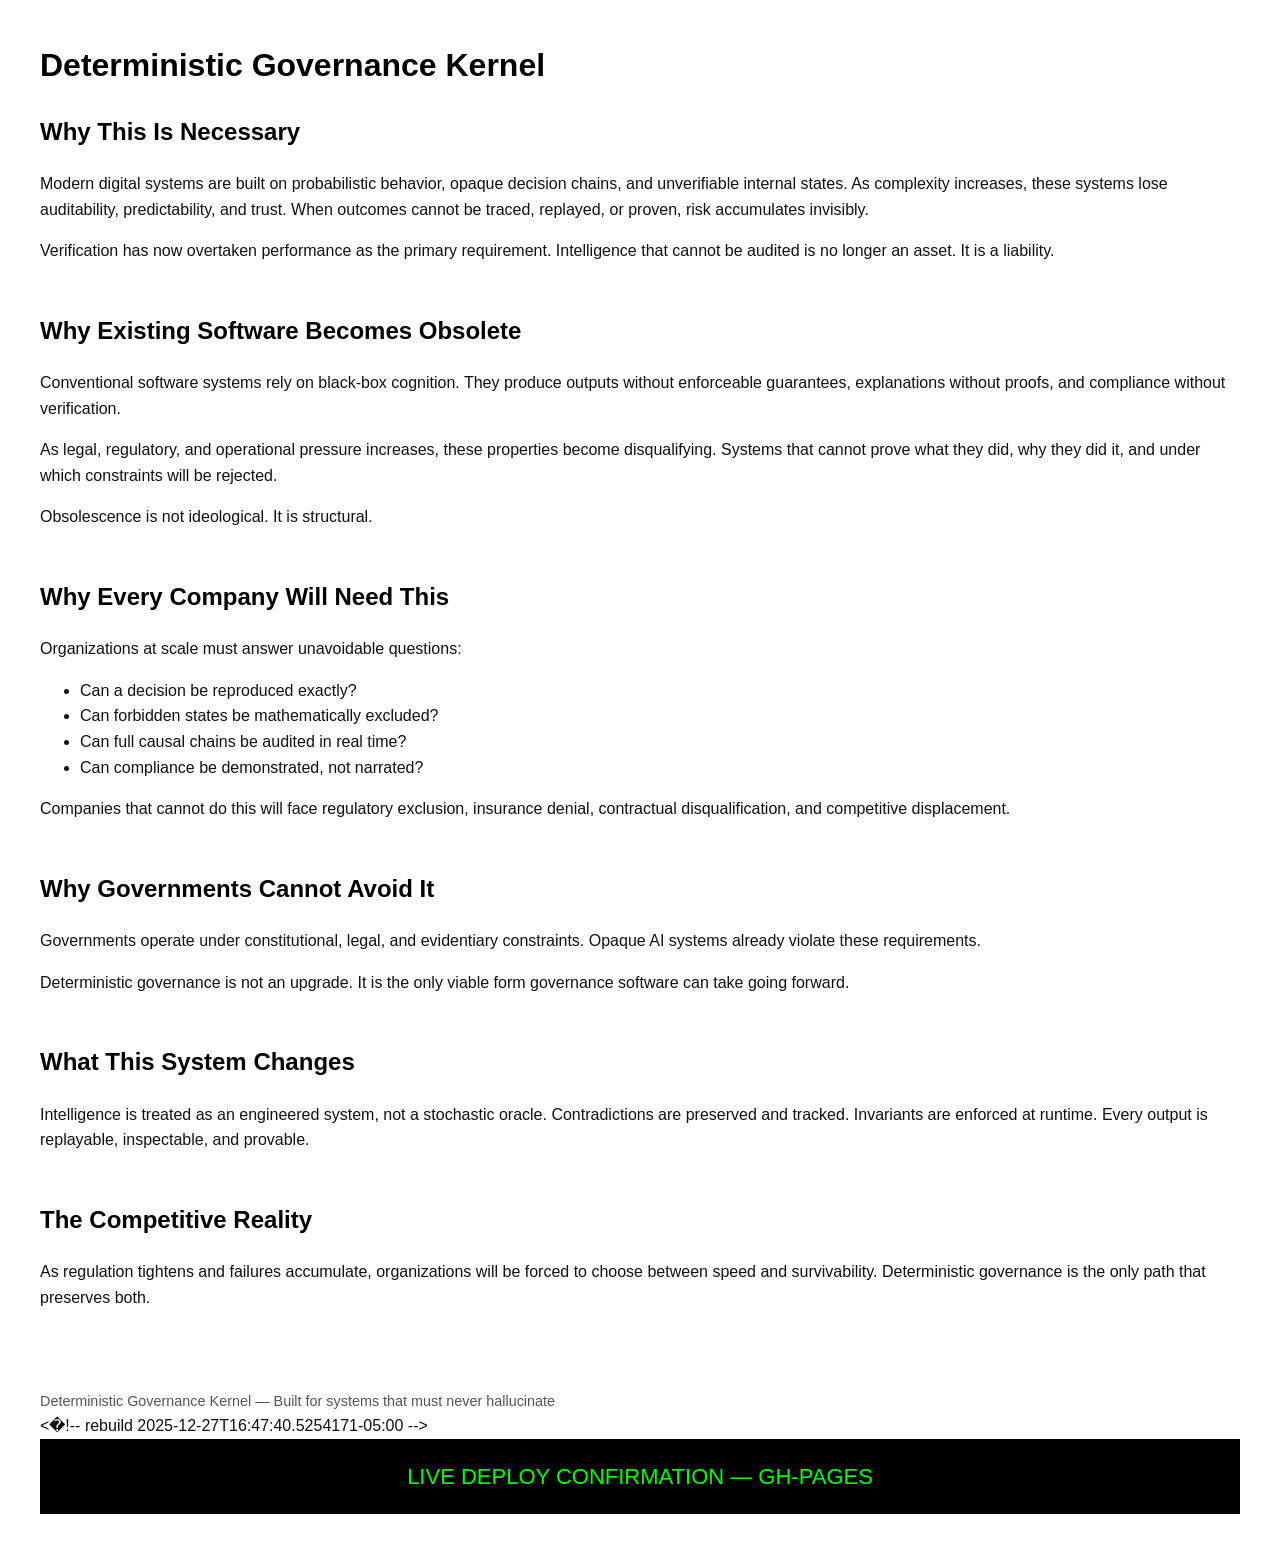
==== commit 4982184d: "Force visible change on gh-pages (actual Pages source)" ====
--- a/index.html
+++ b/index.html
@@ -1,183 +1,104 @@
-﻿<!doctype html>
+﻿<!DOCTYPE html>
 <html lang="en">
 <head>
-  <meta charset="utf-8"/>
-  <title>Deterministic Governance Kernel</title>
-  <meta name="viewport" content="width=device-width, initial-scale=1"/>
-  <meta name="description" content="Governance-as-Physics. Deterministic, pre-execution enforcement of safety, meaning, and causality."/>
-  <link rel="stylesheet" href="assets/css/styles.css"/>
+<meta charset="UTF-8">
+<meta name="viewport" content="width=device-width, initial-scale=1.0">
+<title>Deterministic Governance Kernel</title>
+<style>
+body { font-family: Arial, Helvetica, sans-serif; margin: 40px; line-height: 1.6; background:#ffffff; color:#111; }
+h1, h2 { color:#000; }
+section { margin-bottom: 48px; }
+footer { margin-top: 80px; font-size: 0.9em; color:#555; }
+</style>
 </head>
 <body>
 
-<header class="hero">
-  <nav class="nav">
-    <div class="brand">DGK</div>
-    <div class="links">
-      <a href="#principle">Principle</a>
-      <a href="#architecture">Architecture</a>
-      <a href="#proof">Proof</a>
-      <a href="#comparison">Comparison</a>
-      <a href="#deploy">Deploy</a>
-      <a href="https://github.com/purpledancingfrogs" target="_blank">GitHub</a>
-    </div>
-  </nav>
+<h1>Deterministic Governance Kernel</h1>
 
-  <div class="hero-inner">
-    <h1>Governance as Physics</h1>
-    <p>
-      A deterministic governance substrate where unsafe actions are
-      physically impossible to execute.
-    </p>
-    <div class="cta">
-      <a class="btn primary" href="#proof">View Proofs</a>
-      <a class="btn ghost" href="#architecture">Explore Architecture</a>
-    </div>
-  </div>
-</header>
-
-<section id="principle" class="section">
-  <h2>First Principle</h2>
-  <p>
-    Modern AI systems apply safety <em>after</em> computation. DGK inverts the stack.
-    Governance precedes execution. If an action cannot be mathematically proven safe
-    within the current kernel state, it cannot occur.
-  </p>
-  <ul class="bullets">
-    <li>Pre-execution control substrate</li>
-    <li>Downward-closed safety invariants</li>
-    <li>Causal binding of time, meaning, and action</li>
-    <li>Paradox-preserving halts</li>
-  </ul>
-</section>
-
-<section id="architecture" class="section alt">
-  <h2>System Architecture</h2>
-  <div class="grid">
-    <div class="card">
-      <h3>DGK-Formal-Specs</h3>
-      <p>TLA+ specifications proving safety, liveness, and collusion resistance.</p>
-    </div>
-    <div class="card">
-      <h3>DGK-IES</h3>
-      <p>Deterministic intelligence substrate with surfaced channels and causal tracing.</p>
-    </div>
-    <div class="card">
-      <h3>Channel Surfacing</h3>
-      <p>All signals—timing, memory, contention—are forced into kernel-visible state.</p>
-    </div>
-    <div class="card">
-      <h3>Conjunctive Checks</h3>
-      <p>Joint actions evaluated over the power set of agents.</p>
-    </div>
-    <div class="card">
-      <h3>Proof-Carrying Execution</h3>
-      <p>Execution requires a signed proof bound to the kernel state.</p>
-    </div>
-    <div class="card">
-      <h3>Hardware Attestation</h3>
-      <p>Boot-to-execution integrity anchored to hardware trust.</p>
-    </div>
-  </div>
-</section>
-
-<section id="proof" class="section">
-  <h2>Verified Properties</h2>
-  <table class="proof-table">
-    <tr>
-      <th>Property</th>
-      <th>Status</th>
-      <th>Method</th>
-    </tr>
-    <tr>
-      <td>Pre-Execution Safety</td>
-      <td>Proven</td>
-      <td>TLA+ Invariant</td>
-    </tr>
-    <tr>
-      <td>Collusion Resistance</td>
-      <td>Proven (Bounded)</td>
-      <td>TLC Model Checking</td>
-    </tr>
-    <tr>
-      <td>Paradox Preservation</td>
-      <td>Enforced</td>
-      <td>Kernel Halt Semantics</td>
-    </tr>
-    <tr>
-      <td>Causal Traceability</td>
-      <td>Total</td>
-      <td>Proof-Carrying Execution</td>
-    </tr>
-  </table>
-  <pre class="code">
-Safe(∧A, S) ⇒ ∀B ⊆ A : Safe(∧B, S)
-  </pre>
-</section>
-
-<section id="comparison" class="section alt">
-  <h2>Comparison</h2>
-  <table class="proof-table">
-    <tr>
-      <th>System</th>
-      <th>Pre-Execution</th>
-      <th>Deterministic</th>
-      <th>Formal Proof</th>
-      <th>Collusion-Safe</th>
-    </tr>
-    <tr><td>RLHF / Guardrails</td><td>No</td><td>No</td><td>No</td><td>No</td></tr>
-    <tr><td>OPA / Policy Engines</td><td>Partial</td><td>Yes</td><td>Limited</td><td>No</td></tr>
-    <tr><td>seL4</td><td>Yes</td><td>Yes</td><td>Yes</td><td>No</td></tr>
-    <tr class="highlight"><td>DGK</td><td>Yes</td><td>Yes</td><td>Yes</td><td>Yes</td></tr>
-  </table>
-</section>
-
-<section id="deploy" class="section">
-  <h2>Deployment Model</h2>
-  <ol class="steps">
-    <li>Verify secure boot and kernel integrity</li>
-    <li>Surface all agent and system channels</li>
-    <li>Evaluate joint actions via conjunctive safety</li>
-    <li>Execute only with proof-bound authorization</li>
-  </ol>
-</section>
-
-<footer class="footer">
-  <div>© 2025 Deterministic Governance Kernel</div>
-  <div>Governance is not policy. It is physics.</div>
 <section>
 <h2>Why This Is Necessary</h2>
 <p>
-Modern digital systems are built on probabilistic behavior, opaque decision chains,
-and unverifiable internal states. As complexity increases, auditability collapses.
+Modern digital systems are built on probabilistic behavior, opaque decision chains, and unverifiable internal states.
+As complexity increases, these systems lose auditability, predictability, and trust.
 When outcomes cannot be traced, replayed, or proven, risk accumulates invisibly.
 </p>
 <p>
-Verification has overtaken performance. Intelligence that cannot be audited
-is no longer an asset. It is a liability.
+Verification has now overtaken performance as the primary requirement.
+Intelligence that cannot be audited is no longer an asset.
+It is a liability.
 </p>
+</section>
 
-<h2>Why Other Software Becomes Obsolete</h2>
+<section>
+<h2>Why Existing Software Becomes Obsolete</h2>
 <p>
-Conventional systems rely on black-box cognition: outputs without guarantees,
-explanations without proofs, compliance without verification.
-These properties are becoming disqualifying.
+Conventional software systems rely on black-box cognition.
+They produce outputs without enforceable guarantees, explanations without proofs, and compliance without verification.
 </p>
+<p>
+As legal, regulatory, and operational pressure increases, these properties become disqualifying.
+Systems that cannot prove what they did, why they did it, and under which constraints will be rejected.
+</p>
+<p>
+Obsolescence is not ideological.
+It is structural.
+</p>
+</section>
 
+<section>
 <h2>Why Every Company Will Need This</h2>
 <p>
-Any organization operating at scale must prove decisions, reproduce outcomes,
-and demonstrate compliance mathematically. Those that cannot will be excluded.
+Organizations at scale must answer unavoidable questions:
 </p>
+<ul>
+<li>Can a decision be reproduced exactly?</li>
+<li>Can forbidden states be mathematically excluded?</li>
+<li>Can full causal chains be audited in real time?</li>
+<li>Can compliance be demonstrated, not narrated?</li>
+</ul>
+<p>
+Companies that cannot do this will face regulatory exclusion, insurance denial, contractual disqualification, and competitive displacement.
+</p>
+</section>
 
+<section>
 <h2>Why Governments Cannot Avoid It</h2>
 <p>
-Opaque AI systems already violate legal and evidentiary standards.
+Governments operate under constitutional, legal, and evidentiary constraints.
+Opaque AI systems already violate these requirements.
+</p>
+<p>
 Deterministic governance is not an upgrade.
 It is the only viable form governance software can take going forward.
 </p>
 </section>
+
+<section>
+<h2>What This System Changes</h2>
+<p>
+Intelligence is treated as an engineered system, not a stochastic oracle.
+Contradictions are preserved and tracked.
+Invariants are enforced at runtime.
+Every output is replayable, inspectable, and provable.
+</p>
+</section>
+
+<section>
+<h2>The Competitive Reality</h2>
+<p>
+As regulation tightens and failures accumulate, organizations will be forced to choose between speed and survivability.
+Deterministic governance is the only path that preserves both.
+</p>
+</section>
+
+<footer>
+Deterministic Governance Kernel — Built for systems that must never hallucinate
 </footer>
 
-<script src="assets/js/app.js"></script>
 </body>
-</html>
+</html>
+< ! - -   r e b u i l d   2 0 2 5 - 1 2 - 2 7 T 1 6 : 4 7 : 4 0 . 5 2 5 4 1 7 1 - 0 5 : 0 0   - - > + 
+ <!-- DEPLOY MARKER 2025-12-27T16:50:09.8771870-05:00 -->
+
+<div style='background:#000;color:#0f0;padding:20px;font-size:22px;text-align:center;'>LIVE DEPLOY CONFIRMATION — GH-PAGES</div>
